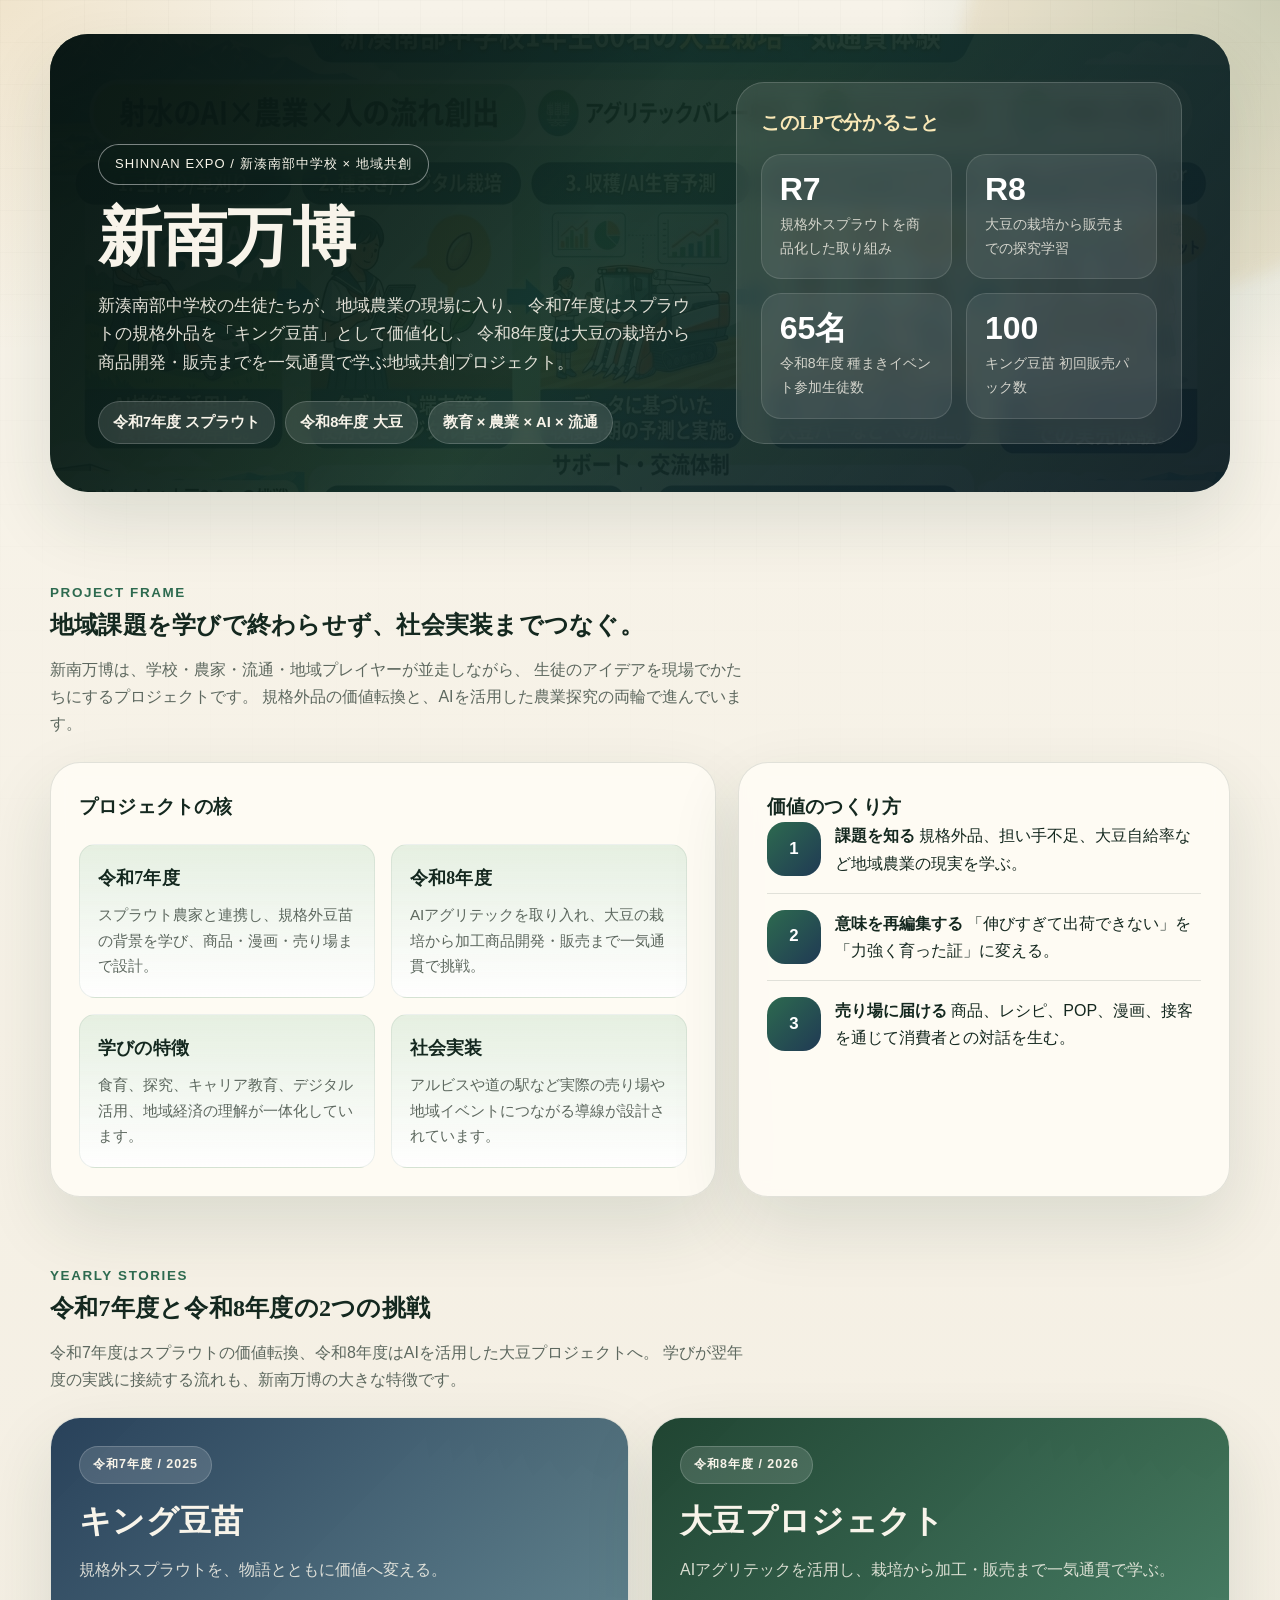
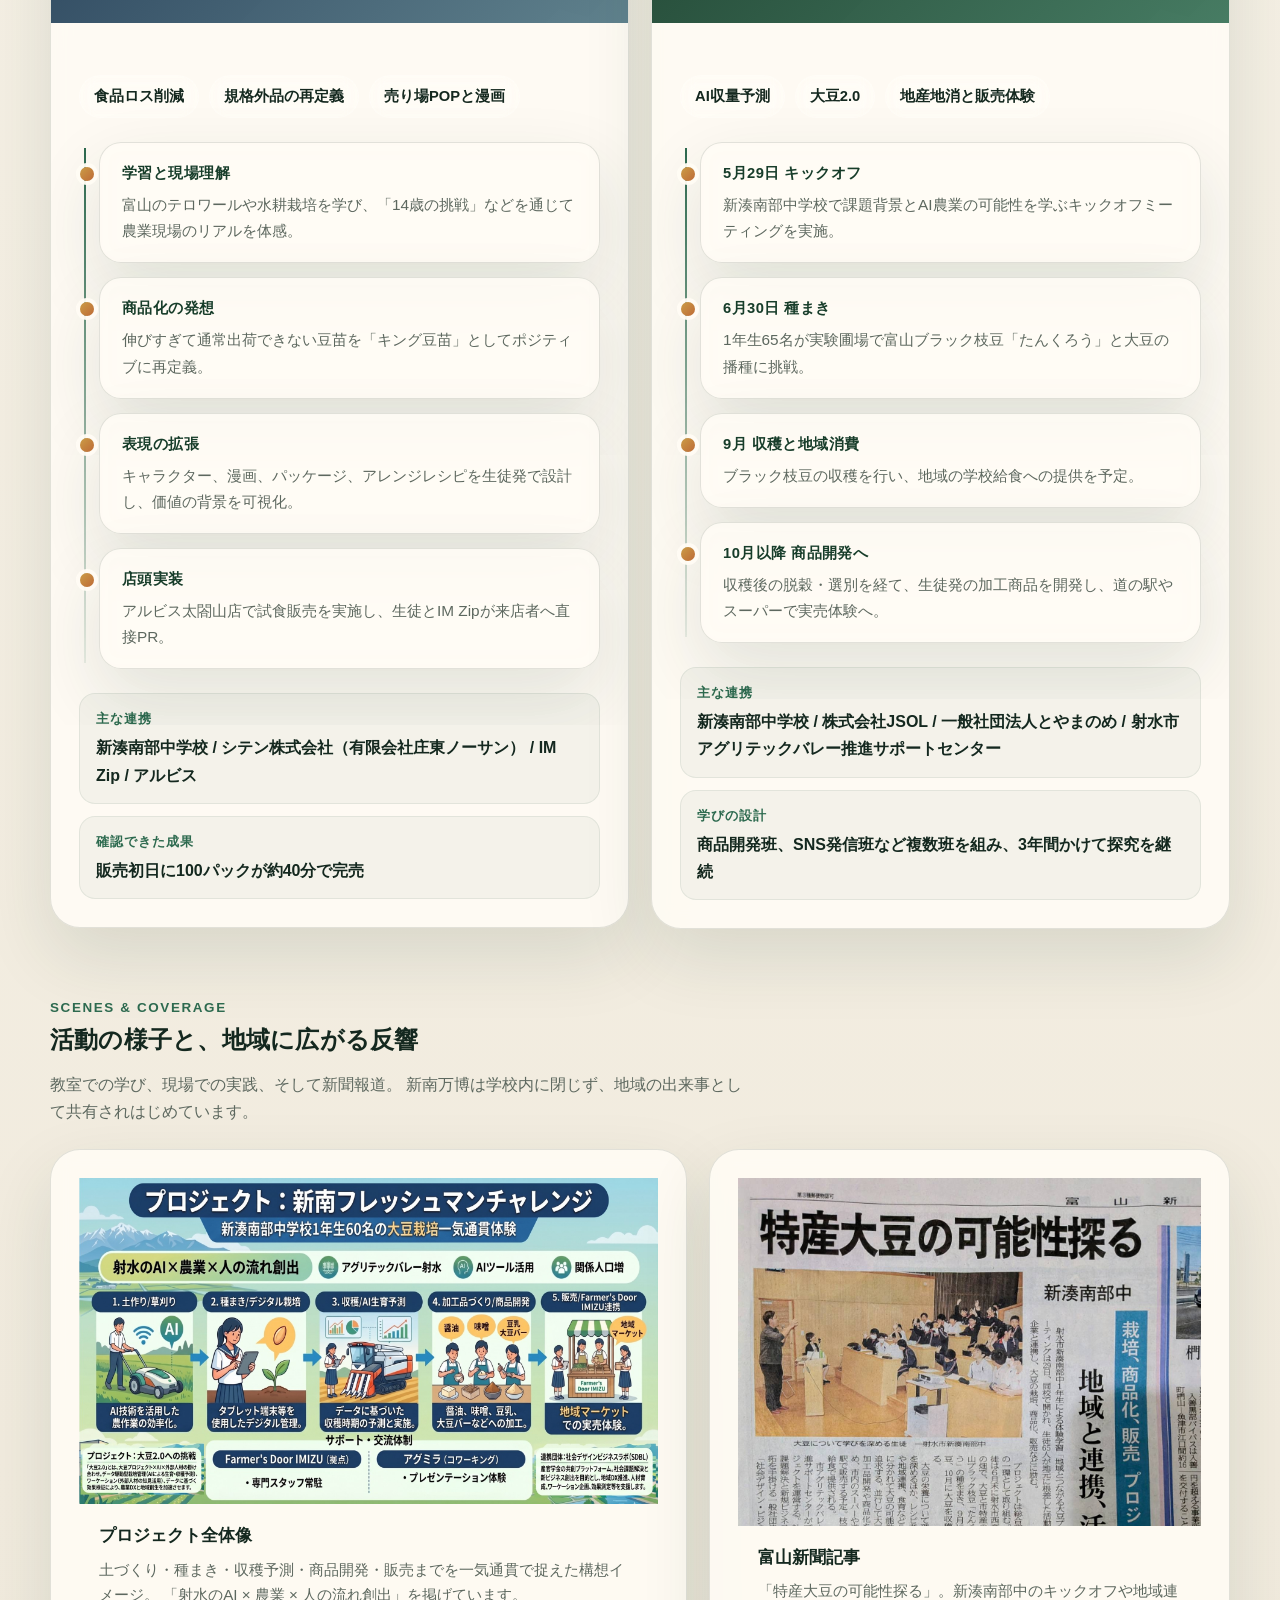
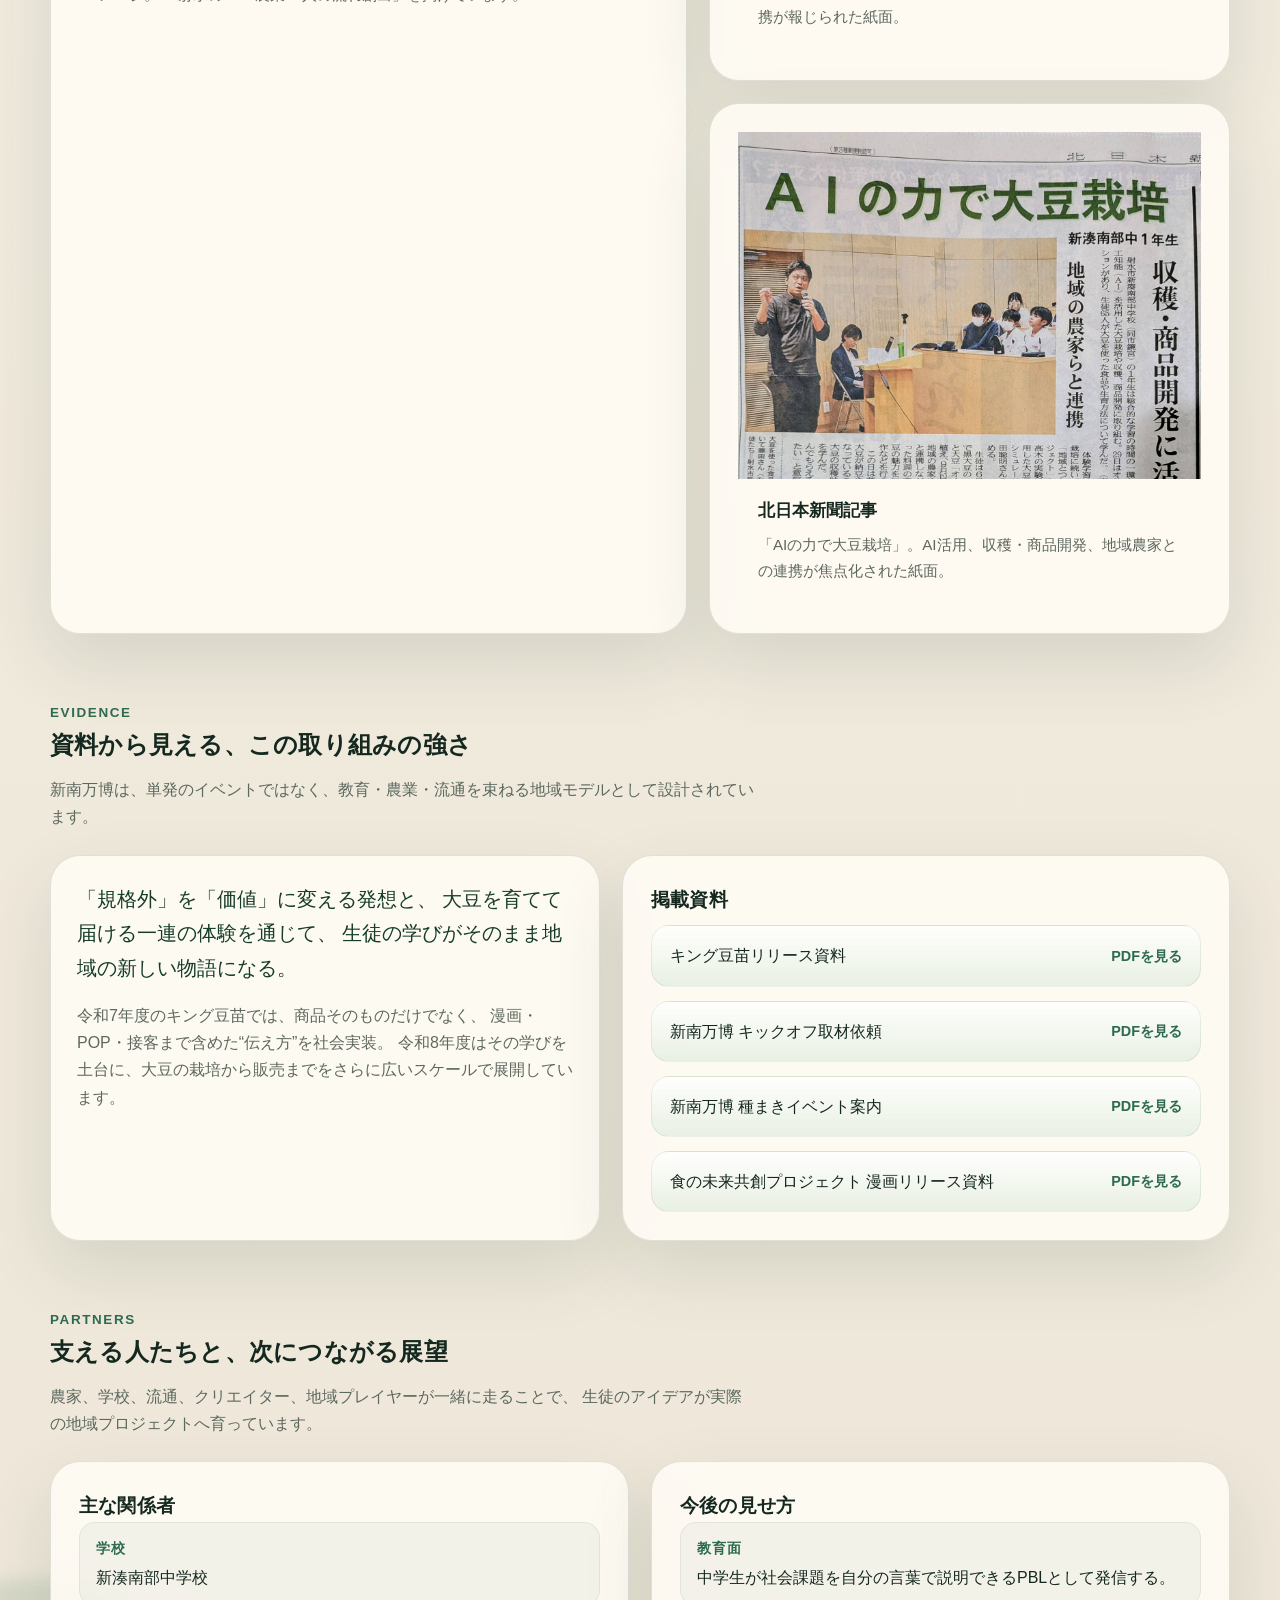
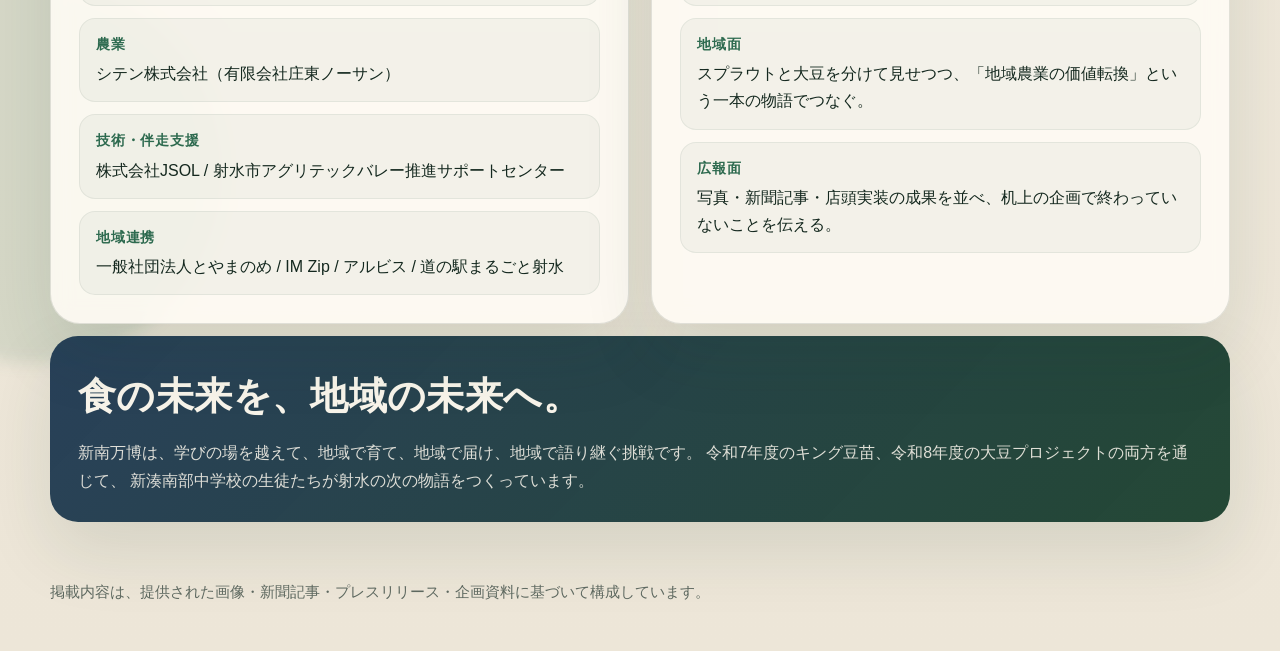
==== index.html @ 25a08a9e "Add Shinnan Banpaku landing page" ====
<!DOCTYPE html>
<html lang="ja">
<head>
  <meta charset="UTF-8">
  <meta name="viewport" content="width=device-width, initial-scale=1.0">
  <title>新南万博 | 新湊南部中学校の地域共創プロジェクト</title>
  <style>
    :root {
      --bg: #f5f0e4;
      --paper: rgba(255, 252, 245, 0.88);
      --ink: #14281f;
      --muted: #5d685f;
      --line: rgba(20, 40, 31, 0.12);
      --green-deep: #173d2a;
      --green: #2d6a4f;
      --green-soft: #d8e9d8;
      --gold: #cb9d47;
      --orange: #be6a36;
      --navy: #203a54;
      --shadow: 0 28px 70px rgba(23, 61, 42, 0.12);
      --radius-xl: 30px;
      --radius-lg: 22px;
      --radius-md: 16px;
      --content: 1180px;
    }

    * {
      box-sizing: border-box;
    }

    html {
      scroll-behavior: smooth;
    }

    body {
      margin: 0;
      font-family: "BIZ UDPGothic", "Yu Gothic", "Hiragino Kaku Gothic ProN", sans-serif;
      color: var(--ink);
      background:
        radial-gradient(circle at top left, rgba(203, 157, 71, 0.18), transparent 22rem),
        radial-gradient(circle at top right, rgba(45, 106, 79, 0.22), transparent 24rem),
        linear-gradient(180deg, #f8f4ea 0%, #f1ebde 56%, #ede6d8 100%);
      line-height: 1.7;
    }

    body::before {
      content: "";
      position: fixed;
      inset: 0;
      pointer-events: none;
      opacity: 0.32;
      background-image:
        linear-gradient(rgba(23, 61, 42, 0.05) 1px, transparent 1px),
        linear-gradient(90deg, rgba(23, 61, 42, 0.05) 1px, transparent 1px);
      background-size: 42px 42px;
      mask-image: linear-gradient(180deg, black 0%, rgba(0, 0, 0, 0.2) 100%);
    }

    a {
      color: inherit;
    }

    img {
      display: block;
      max-width: 100%;
    }

    .shell {
      position: relative;
      overflow: hidden;
    }

    .shell::before,
    .shell::after {
      content: "";
      position: absolute;
      border-radius: 999px;
      filter: blur(8px);
      pointer-events: none;
    }

    .shell::before {
      width: 28rem;
      height: 28rem;
      top: -10rem;
      right: -8rem;
      background: rgba(203, 157, 71, 0.14);
    }

    .shell::after {
      width: 24rem;
      height: 24rem;
      bottom: 18rem;
      left: -10rem;
      background: rgba(45, 106, 79, 0.12);
    }

    .wrap {
      width: min(calc(100% - 40px), var(--content));
      margin: 0 auto;
      position: relative;
      z-index: 1;
    }

    .hero {
      padding: 34px 0 56px;
    }

    .eyebrow {
      display: inline-flex;
      align-items: center;
      gap: 10px;
      padding: 8px 16px;
      border: 1px solid rgba(255, 255, 255, 0.46);
      border-radius: 999px;
      background: rgba(20, 40, 31, 0.1);
      color: #f8f5ea;
      font-size: 13px;
      letter-spacing: 0.08em;
      text-transform: uppercase;
      backdrop-filter: blur(10px);
    }

    .hero-panel {
      position: relative;
      padding: 48px;
      border-radius: 38px;
      color: #f8f4ea;
      background:
        linear-gradient(135deg, rgba(12, 31, 25, 0.95), rgba(26, 63, 48, 0.9) 50%, rgba(32, 58, 84, 0.86) 100%),
        url("assets/images/activity-overview.jpg") center/cover;
      box-shadow: var(--shadow);
      isolation: isolate;
      overflow: hidden;
    }

    .hero-panel::before {
      content: "";
      position: absolute;
      inset: 0;
      background:
        linear-gradient(120deg, rgba(6, 17, 15, 0.72), rgba(6, 17, 15, 0.28) 45%, rgba(6, 17, 15, 0.68));
      z-index: -1;
    }

    .hero-grid {
      display: grid;
      grid-template-columns: 1.15fr 0.85fr;
      gap: 34px;
      align-items: end;
    }

    h1,
    h2,
    h3,
    .headline {
      margin: 0;
      font-family: "Yu Mincho", "Hiragino Mincho ProN", "MS PMincho", serif;
      letter-spacing: 0.01em;
    }

    h1 {
      margin-top: 18px;
      font-size: clamp(2.5rem, 5vw, 4.8rem);
      line-height: 1.08;
    }

    .hero-copy {
      max-width: 50rem;
      margin-top: 20px;
      font-size: 1.05rem;
      color: rgba(248, 244, 234, 0.9);
    }

    .hero-badges,
    .tag-list {
      display: flex;
      flex-wrap: wrap;
      gap: 10px;
      margin-top: 24px;
    }

    .badge,
    .tag {
      display: inline-flex;
      align-items: center;
      padding: 8px 14px;
      border-radius: 999px;
      font-size: 0.92rem;
      font-weight: 700;
      background: rgba(255, 255, 255, 0.12);
      border: 1px solid rgba(255, 255, 255, 0.18);
      backdrop-filter: blur(8px);
    }

    .hero-side {
      padding: 24px;
      border-radius: 28px;
      background: rgba(255, 252, 245, 0.1);
      border: 1px solid rgba(255, 255, 255, 0.16);
      backdrop-filter: blur(10px);
    }

    .hero-side h2 {
      font-size: 1.2rem;
      color: #f9e8b7;
      margin-bottom: 14px;
    }

    .metric-grid {
      display: grid;
      grid-template-columns: repeat(2, minmax(0, 1fr));
      gap: 14px;
    }

    .metric {
      padding: 18px;
      border-radius: 20px;
      background: rgba(255, 255, 255, 0.08);
      border: 1px solid rgba(255, 255, 255, 0.12);
    }

    .metric strong {
      display: block;
      font-size: 2rem;
      line-height: 1;
      color: #fff;
      margin-bottom: 8px;
    }

    .metric span {
      display: block;
      font-size: 0.88rem;
      color: rgba(248, 244, 234, 0.8);
    }

    section {
      padding: 34px 0;
    }

    .section-head {
      display: grid;
      grid-template-columns: minmax(0, 1fr) auto;
      gap: 20px;
      align-items: end;
      margin-bottom: 24px;
    }

    .section-head p {
      margin: 10px 0 0;
      max-width: 44rem;
      color: var(--muted);
    }

    .section-kicker {
      color: var(--green);
      font-size: 0.84rem;
      font-weight: 800;
      letter-spacing: 0.12em;
      text-transform: uppercase;
    }

    .card,
    .timeline-card,
    .gallery-card,
    .news-card,
    .quote-card {
      background: var(--paper);
      border: 1px solid var(--line);
      border-radius: var(--radius-xl);
      box-shadow: var(--shadow);
      backdrop-filter: blur(10px);
    }

    .intro-grid,
    .year-grid,
    .gallery-grid,
    .evidence-grid,
    .footer-grid {
      display: grid;
      gap: 22px;
    }

    .intro-grid {
      grid-template-columns: 1.15fr 0.85fr;
    }

    .card {
      padding: 28px;
    }

    .overview-points {
      display: grid;
      grid-template-columns: repeat(2, minmax(0, 1fr));
      gap: 16px;
      margin-top: 22px;
    }

    .mini-panel {
      padding: 18px;
      border-radius: var(--radius-md);
      background: linear-gradient(180deg, rgba(216, 233, 216, 0.65), rgba(255, 255, 255, 0.92));
      border: 1px solid rgba(23, 61, 42, 0.08);
    }

    .mini-panel h3 {
      font-size: 1.12rem;
      margin-bottom: 8px;
    }

    .mini-panel p {
      margin: 0;
      color: var(--muted);
      font-size: 0.95rem;
    }

    .value-list {
      display: grid;
      gap: 16px;
      margin: 0;
      padding: 0;
      list-style: none;
    }

    .value-list li {
      display: grid;
      grid-template-columns: 54px 1fr;
      gap: 14px;
      align-items: start;
      padding-bottom: 16px;
      border-bottom: 1px solid var(--line);
    }

    .value-list li:last-child {
      padding-bottom: 0;
      border-bottom: 0;
    }

    .value-no {
      width: 54px;
      height: 54px;
      border-radius: 18px;
      display: grid;
      place-items: center;
      font-weight: 900;
      font-size: 1.05rem;
      color: #fff;
      background: linear-gradient(135deg, var(--green), var(--navy));
    }

    .year-grid {
      grid-template-columns: repeat(2, minmax(0, 1fr));
      align-items: start;
    }

    .year-card {
      padding: 0;
      overflow: hidden;
    }

    .year-card header {
      padding: 28px 28px 24px;
      color: #f8f4ea;
      background:
        linear-gradient(135deg, rgba(23, 61, 42, 0.96), rgba(45, 106, 79, 0.88)),
        radial-gradient(circle at top right, rgba(203, 157, 71, 0.3), transparent 35%);
    }

    .year-card.r7 header {
      background:
        linear-gradient(135deg, rgba(32, 58, 84, 0.96), rgba(74, 113, 127, 0.88)),
        radial-gradient(circle at top right, rgba(203, 157, 71, 0.3), transparent 35%);
    }

    .year-card h3 {
      font-size: 2rem;
      margin-top: 10px;
    }

    .year-card .sub {
      margin-top: 8px;
      font-size: 1rem;
      color: rgba(248, 244, 234, 0.85);
    }

    .year-body {
      padding: 28px;
    }

    .pill {
      display: inline-flex;
      align-items: center;
      gap: 8px;
      padding: 7px 13px;
      border-radius: 999px;
      background: rgba(255, 255, 255, 0.14);
      border: 1px solid rgba(255, 255, 255, 0.18);
      font-size: 0.78rem;
      font-weight: 800;
      letter-spacing: 0.08em;
      text-transform: uppercase;
    }

    .timeline {
      position: relative;
      display: grid;
      gap: 14px;
      margin-top: 24px;
      padding-left: 20px;
    }

    .timeline::before {
      content: "";
      position: absolute;
      left: 5px;
      top: 6px;
      bottom: 6px;
      width: 2px;
      background: linear-gradient(180deg, var(--green), rgba(45, 106, 79, 0.1));
    }

    .timeline-card {
      position: relative;
      padding: 18px 18px 18px 22px;
      border-radius: var(--radius-lg);
    }

    .timeline-card::before {
      content: "";
      position: absolute;
      left: -20px;
      top: 24px;
      width: 14px;
      height: 14px;
      border-radius: 50%;
      background: linear-gradient(135deg, var(--gold), var(--orange));
      box-shadow: 0 0 0 4px rgba(255, 252, 245, 0.95);
    }

    .timeline-card strong {
      display: block;
      color: var(--green-deep);
      font-size: 0.92rem;
      letter-spacing: 0.03em;
      margin-bottom: 6px;
    }

    .timeline-card p {
      margin: 0;
      color: var(--muted);
      font-size: 0.96rem;
    }

    .facts {
      display: grid;
      gap: 12px;
      margin-top: 24px;
    }

    .fact {
      padding: 14px 16px;
      border-radius: 16px;
      background: rgba(23, 61, 42, 0.04);
      border: 1px solid rgba(23, 61, 42, 0.08);
    }

    .fact strong {
      display: block;
      font-size: 0.82rem;
      color: var(--green);
      letter-spacing: 0.08em;
      text-transform: uppercase;
      margin-bottom: 4px;
    }

    .fact span {
      color: var(--ink);
      font-weight: 700;
    }

    .gallery-grid {
      grid-template-columns: 1.1fr 0.9fr;
    }

    .gallery-card {
      overflow: hidden;
    }

    .gallery-card figure,
    .news-card figure {
      margin: 0;
    }

    .gallery-card img,
    .news-card img {
      width: 100%;
      object-fit: cover;
    }

    .gallery-card img {
      aspect-ratio: 16 / 9;
    }

    .caption {
      padding: 18px 20px 22px;
    }

    .caption strong {
      display: block;
      font-size: 1.05rem;
      margin-bottom: 6px;
    }

    .caption p {
      margin: 0;
      color: var(--muted);
      font-size: 0.95rem;
    }

    .news-stack {
      display: grid;
      gap: 22px;
    }

    .news-card {
      overflow: hidden;
    }

    .news-card img {
      aspect-ratio: 4 / 3;
      object-fit: cover;
      object-position: center top;
      background: #d8d2c4;
    }

    .evidence-grid {
      grid-template-columns: 0.95fr 1.05fr;
    }

    .quote-card {
      padding: 26px;
    }

    .quote-card blockquote {
      margin: 0;
      font-family: "Yu Mincho", "Hiragino Mincho ProN", serif;
      font-size: 1.28rem;
      line-height: 1.7;
      color: var(--green-deep);
    }

    .quote-card p {
      margin: 16px 0 0;
      color: var(--muted);
    }

    .doc-list {
      display: grid;
      gap: 14px;
      margin-top: 10px;
    }

    .doc-link {
      display: flex;
      justify-content: space-between;
      gap: 18px;
      align-items: center;
      padding: 16px 18px;
      border-radius: 18px;
      text-decoration: none;
      background: linear-gradient(180deg, rgba(255, 255, 255, 0.86), rgba(216, 233, 216, 0.58));
      border: 1px solid rgba(23, 61, 42, 0.08);
      transition: transform 0.2s ease, border-color 0.2s ease, box-shadow 0.2s ease;
    }

    .doc-link:hover,
    .doc-link:focus-visible {
      transform: translateY(-2px);
      border-color: rgba(45, 106, 79, 0.3);
      box-shadow: 0 12px 26px rgba(23, 61, 42, 0.08);
      outline: none;
    }

    .doc-link span:last-child {
      white-space: nowrap;
      color: var(--green);
      font-weight: 800;
      font-size: 0.9rem;
    }

    .footer-grid {
      grid-template-columns: 1fr 1fr;
    }

    .partner-list {
      display: grid;
      gap: 12px;
      margin: 0;
      padding: 0;
      list-style: none;
    }

    .partner-list li {
      padding: 14px 16px;
      border-radius: 16px;
      background: rgba(23, 61, 42, 0.04);
      border: 1px solid rgba(23, 61, 42, 0.07);
    }

    .partner-list strong {
      display: block;
      font-size: 0.85rem;
      color: var(--green);
      letter-spacing: 0.06em;
      text-transform: uppercase;
      margin-bottom: 4px;
    }

    .closing {
      margin-top: 12px;
      padding: 28px;
      border-radius: 28px;
      background:
        linear-gradient(135deg, rgba(32, 58, 84, 0.96), rgba(23, 61, 42, 0.94));
      color: #f8f4ea;
      box-shadow: var(--shadow);
    }

    .closing h2 {
      font-size: clamp(1.8rem, 3vw, 2.6rem);
      margin-bottom: 10px;
    }

    .closing p {
      margin: 0;
      color: rgba(248, 244, 234, 0.88);
    }

    footer {
      padding: 24px 0 46px;
      color: var(--muted);
      font-size: 0.92rem;
    }

    @media (max-width: 1020px) {
      .hero-grid,
      .intro-grid,
      .year-grid,
      .gallery-grid,
      .evidence-grid,
      .footer-grid,
      .section-head {
        grid-template-columns: 1fr;
      }

      .section-head {
        align-items: start;
      }

      .overview-points,
      .metric-grid {
        grid-template-columns: 1fr 1fr;
      }
    }

    @media (max-width: 720px) {
      .hero-panel,
      .card,
      .quote-card {
        padding: 22px;
      }

      h1 {
        font-size: 2.4rem;
      }

      .overview-points,
      .metric-grid {
        grid-template-columns: 1fr;
      }

      .timeline {
        padding-left: 16px;
      }

      .timeline-card::before {
        left: -16px;
      }
    }
  </style>
</head>
<body>
  <div class="shell">
    <header class="hero">
      <div class="wrap">
        <div class="hero-panel">
          <div class="hero-grid">
            <div>
              <span class="eyebrow">Shinnan Expo / 新湊南部中学校 × 地域共創</span>
              <h1>新南万博</h1>
              <p class="hero-copy">
                新湊南部中学校の生徒たちが、地域農業の現場に入り、
                令和7年度はスプラウトの規格外品を「キング豆苗」として価値化し、
                令和8年度は大豆の栽培から商品開発・販売までを一気通貫で学ぶ地域共創プロジェクト。
              </p>
              <div class="hero-badges">
                <span class="badge">令和7年度 スプラウト</span>
                <span class="badge">令和8年度 大豆</span>
                <span class="badge">教育 × 農業 × AI × 流通</span>
              </div>
            </div>
            <aside class="hero-side">
              <h2>このLPで分かること</h2>
              <div class="metric-grid">
                <div class="metric">
                  <strong>R7</strong>
                  <span>規格外スプラウトを商品化した取り組み</span>
                </div>
                <div class="metric">
                  <strong>R8</strong>
                  <span>大豆の栽培から販売までの探究学習</span>
                </div>
                <div class="metric">
                  <strong>65名</strong>
                  <span>令和8年度 種まきイベント参加生徒数</span>
                </div>
                <div class="metric">
                  <strong>100</strong>
                  <span>キング豆苗 初回販売パック数</span>
                </div>
              </div>
            </aside>
          </div>
        </div>
      </div>
    </header>

    <main>
      <section>
        <div class="wrap">
          <div class="section-head">
            <div>
              <div class="section-kicker">Project Frame</div>
              <h2 class="headline">地域課題を学びで終わらせず、社会実装までつなぐ。</h2>
              <p>
                新南万博は、学校・農家・流通・地域プレイヤーが並走しながら、
                生徒のアイデアを現場でかたちにするプロジェクトです。
                規格外品の価値転換と、AIを活用した農業探究の両輪で進んでいます。
              </p>
            </div>
          </div>

          <div class="intro-grid">
            <article class="card">
              <h3>プロジェクトの核</h3>
              <div class="overview-points">
                <div class="mini-panel">
                  <h3>令和7年度</h3>
                  <p>スプラウト農家と連携し、規格外豆苗の背景を学び、商品・漫画・売り場まで設計。</p>
                </div>
                <div class="mini-panel">
                  <h3>令和8年度</h3>
                  <p>AIアグリテックを取り入れ、大豆の栽培から加工商品開発・販売まで一気通貫で挑戦。</p>
                </div>
                <div class="mini-panel">
                  <h3>学びの特徴</h3>
                  <p>食育、探究、キャリア教育、デジタル活用、地域経済の理解が一体化しています。</p>
                </div>
                <div class="mini-panel">
                  <h3>社会実装</h3>
                  <p>アルビスや道の駅など実際の売り場や地域イベントにつながる導線が設計されています。</p>
                </div>
              </div>
            </article>

            <aside class="card">
              <h3>価値のつくり方</h3>
              <ol class="value-list">
                <li>
                  <span class="value-no">1</span>
                  <div>
                    <strong>課題を知る</strong>
                    規格外品、担い手不足、大豆自給率など地域農業の現実を学ぶ。
                  </div>
                </li>
                <li>
                  <span class="value-no">2</span>
                  <div>
                    <strong>意味を再編集する</strong>
                    「伸びすぎて出荷できない」を「力強く育った証」に変える。
                  </div>
                </li>
                <li>
                  <span class="value-no">3</span>
                  <div>
                    <strong>売り場に届ける</strong>
                    商品、レシピ、POP、漫画、接客を通じて消費者との対話を生む。
                  </div>
                </li>
              </ol>
            </aside>
          </div>
        </div>
      </section>

      <section>
        <div class="wrap">
          <div class="section-head">
            <div>
              <div class="section-kicker">Yearly Stories</div>
              <h2 class="headline">令和7年度と令和8年度の2つの挑戦</h2>
              <p>
                令和7年度はスプラウトの価値転換、令和8年度はAIを活用した大豆プロジェクトへ。
                学びが翌年度の実践に接続する流れも、新南万博の大きな特徴です。
              </p>
            </div>
          </div>

          <div class="year-grid">
            <article class="year-card card r7">
              <header>
                <span class="pill">令和7年度 / 2025</span>
                <h3>キング豆苗</h3>
                <p class="sub">規格外スプラウトを、物語とともに価値へ変える。</p>
              </header>
              <div class="year-body">
                <div class="tag-list">
                  <span class="tag">食品ロス削減</span>
                  <span class="tag">規格外品の再定義</span>
                  <span class="tag">売り場POPと漫画</span>
                </div>
                <div class="timeline">
                  <div class="timeline-card">
                    <strong>学習と現場理解</strong>
                    <p>富山のテロワールや水耕栽培を学び、「14歳の挑戦」などを通じて農業現場のリアルを体感。</p>
                  </div>
                  <div class="timeline-card">
                    <strong>商品化の発想</strong>
                    <p>伸びすぎて通常出荷できない豆苗を「キング豆苗」としてポジティブに再定義。</p>
                  </div>
                  <div class="timeline-card">
                    <strong>表現の拡張</strong>
                    <p>キャラクター、漫画、パッケージ、アレンジレシピを生徒発で設計し、価値の背景を可視化。</p>
                  </div>
                  <div class="timeline-card">
                    <strong>店頭実装</strong>
                    <p>アルビス太閤山店で試食販売を実施し、生徒とIM Zipが来店者へ直接PR。</p>
                  </div>
                </div>
                <div class="facts">
                  <div class="fact">
                    <strong>主な連携</strong>
                    <span>新湊南部中学校 / シテン株式会社（有限会社庄東ノーサン） / IM Zip / アルビス</span>
                  </div>
                  <div class="fact">
                    <strong>確認できた成果</strong>
                    <span>販売初日に100パックが約40分で完売</span>
                  </div>
                </div>
              </div>
            </article>

            <article class="year-card card">
              <header>
                <span class="pill">令和8年度 / 2026</span>
                <h3>大豆プロジェクト</h3>
                <p class="sub">AIアグリテックを活用し、栽培から加工・販売まで一気通貫で学ぶ。</p>
              </header>
              <div class="year-body">
                <div class="tag-list">
                  <span class="tag">AI収量予測</span>
                  <span class="tag">大豆2.0</span>
                  <span class="tag">地産地消と販売体験</span>
                </div>
                <div class="timeline">
                  <div class="timeline-card">
                    <strong>5月29日 キックオフ</strong>
                    <p>新湊南部中学校で課題背景とAI農業の可能性を学ぶキックオフミーティングを実施。</p>
                  </div>
                  <div class="timeline-card">
                    <strong>6月30日 種まき</strong>
                    <p>1年生65名が実験圃場で富山ブラック枝豆「たんくろう」と大豆の播種に挑戦。</p>
                  </div>
                  <div class="timeline-card">
                    <strong>9月 収穫と地域消費</strong>
                    <p>ブラック枝豆の収穫を行い、地域の学校給食への提供を予定。</p>
                  </div>
                  <div class="timeline-card">
                    <strong>10月以降 商品開発へ</strong>
                    <p>収穫後の脱穀・選別を経て、生徒発の加工商品を開発し、道の駅やスーパーで実売体験へ。</p>
                  </div>
                </div>
                <div class="facts">
                  <div class="fact">
                    <strong>主な連携</strong>
                    <span>新湊南部中学校 / 株式会社JSOL / 一般社団法人とやまのめ / 射水市アグリテックバレー推進サポートセンター</span>
                  </div>
                  <div class="fact">
                    <strong>学びの設計</strong>
                    <span>商品開発班、SNS発信班など複数班を組み、3年間かけて探究を継続</span>
                  </div>
                </div>
              </div>
            </article>
          </div>
        </div>
      </section>

      <section>
        <div class="wrap">
          <div class="section-head">
            <div>
              <div class="section-kicker">Scenes & Coverage</div>
              <h2 class="headline">活動の様子と、地域に広がる反響</h2>
              <p>
                教室での学び、現場での実践、そして新聞報道。
                新南万博は学校内に閉じず、地域の出来事として共有されはじめています。
              </p>
            </div>
          </div>

          <div class="gallery-grid">
            <article class="gallery-card card">
              <figure>
                <img src="assets/images/activity-overview.jpg" alt="新南フレッシュマンチャレンジの全体像を示すビジュアル">
              </figure>
              <div class="caption">
                <strong>プロジェクト全体像</strong>
                <p>
                  土づくり・種まき・収穫予測・商品開発・販売までを一気通貫で捉えた構想イメージ。
                  「射水のAI × 農業 × 人の流れ創出」を掲げています。
                </p>
              </div>
            </article>

            <div class="news-stack">
              <article class="news-card card">
                <figure>
                  <img src="assets/images/news-soybean.jpg" alt="特産大豆の可能性を探ると報じる新聞記事">
                </figure>
                <div class="caption">
                  <strong>富山新聞記事</strong>
                  <p>「特産大豆の可能性探る」。新湊南部中のキックオフや地域連携が報じられた紙面。</p>
                </div>
              </article>
              <article class="news-card card">
                <figure>
                  <img src="assets/images/news-ai.jpg" alt="AIの力で大豆栽培と報じる新聞記事">
                </figure>
                <div class="caption">
                  <strong>北日本新聞記事</strong>
                  <p>「AIの力で大豆栽培」。AI活用、収穫・商品開発、地域農家との連携が焦点化された紙面。</p>
                </div>
              </article>
            </div>
          </div>
        </div>
      </section>

      <section>
        <div class="wrap">
          <div class="section-head">
            <div>
              <div class="section-kicker">Evidence</div>
              <h2 class="headline">資料から見える、この取り組みの強さ</h2>
              <p>
                新南万博は、単発のイベントではなく、教育・農業・流通を束ねる地域モデルとして設計されています。
              </p>
            </div>
          </div>

          <div class="evidence-grid">
            <article class="quote-card">
              <blockquote>
                「規格外」を「価値」に変える発想と、
                大豆を育てて届ける一連の体験を通じて、
                生徒の学びがそのまま地域の新しい物語になる。
              </blockquote>
              <p>
                令和7年度のキング豆苗では、商品そのものだけでなく、
                漫画・POP・接客まで含めた“伝え方”を社会実装。
                令和8年度はその学びを土台に、大豆の栽培から販売までをさらに広いスケールで展開しています。
              </p>
            </article>

            <article class="card">
              <h3>掲載資料</h3>
              <div class="doc-list">
                <a class="doc-link" href="assets/docs/king-tomyo-release.pdf" target="_blank" rel="noopener noreferrer">
                  <span>キング豆苗リリース資料</span>
                  <span>PDFを見る</span>
                </a>
                <a class="doc-link" href="assets/docs/shinnan-expo-kickoff.pdf" target="_blank" rel="noopener noreferrer">
                  <span>新南万博 キックオフ取材依頼</span>
                  <span>PDFを見る</span>
                </a>
                <a class="doc-link" href="assets/docs/shinnan-expo-seeding.pdf" target="_blank" rel="noopener noreferrer">
                  <span>新南万博 種まきイベント案内</span>
                  <span>PDFを見る</span>
                </a>
                <a class="doc-link" href="assets/docs/shinnan-expo-manga.pdf" target="_blank" rel="noopener noreferrer">
                  <span>食の未来共創プロジェクト 漫画リリース資料</span>
                  <span>PDFを見る</span>
                </a>
              </div>
            </article>
          </div>
        </div>
      </section>

      <section>
        <div class="wrap">
          <div class="section-head">
            <div>
              <div class="section-kicker">Partners</div>
              <h2 class="headline">支える人たちと、次につながる展望</h2>
              <p>
                農家、学校、流通、クリエイター、地域プレイヤーが一緒に走ることで、
                生徒のアイデアが実際の地域プロジェクトへ育っています。
              </p>
            </div>
          </div>

          <div class="footer-grid">
            <article class="card">
              <h3>主な関係者</h3>
              <ul class="partner-list">
                <li>
                  <strong>学校</strong>
                  新湊南部中学校
                </li>
                <li>
                  <strong>農業</strong>
                  シテン株式会社（有限会社庄東ノーサン）
                </li>
                <li>
                  <strong>技術・伴走支援</strong>
                  株式会社JSOL / 射水市アグリテックバレー推進サポートセンター
                </li>
                <li>
                  <strong>地域連携</strong>
                  一般社団法人とやまのめ / IM Zip / アルビス / 道の駅まるごと射水
                </li>
              </ul>
            </article>

            <article class="card">
              <h3>今後の見せ方</h3>
              <ul class="partner-list">
                <li>
                  <strong>教育面</strong>
                  中学生が社会課題を自分の言葉で説明できるPBLとして発信する。
                </li>
                <li>
                  <strong>地域面</strong>
                  スプラウトと大豆を分けて見せつつ、「地域農業の価値転換」という一本の物語でつなぐ。
                </li>
                <li>
                  <strong>広報面</strong>
                  写真・新聞記事・店頭実装の成果を並べ、机上の企画で終わっていないことを伝える。
                </li>
              </ul>
            </article>
          </div>

          <div class="closing">
            <h2>食の未来を、地域の未来へ。</h2>
            <p>
              新南万博は、学びの場を越えて、地域で育て、地域で届け、地域で語り継ぐ挑戦です。
              令和7年度のキング豆苗、令和8年度の大豆プロジェクトの両方を通じて、
              新湊南部中学校の生徒たちが射水の次の物語をつくっています。
            </p>
          </div>
        </div>
      </section>
    </main>

    <footer>
      <div class="wrap">
        掲載内容は、提供された画像・新聞記事・プレスリリース・企画資料に基づいて構成しています。
      </div>
    </footer>
  </div>
</body>
</html>
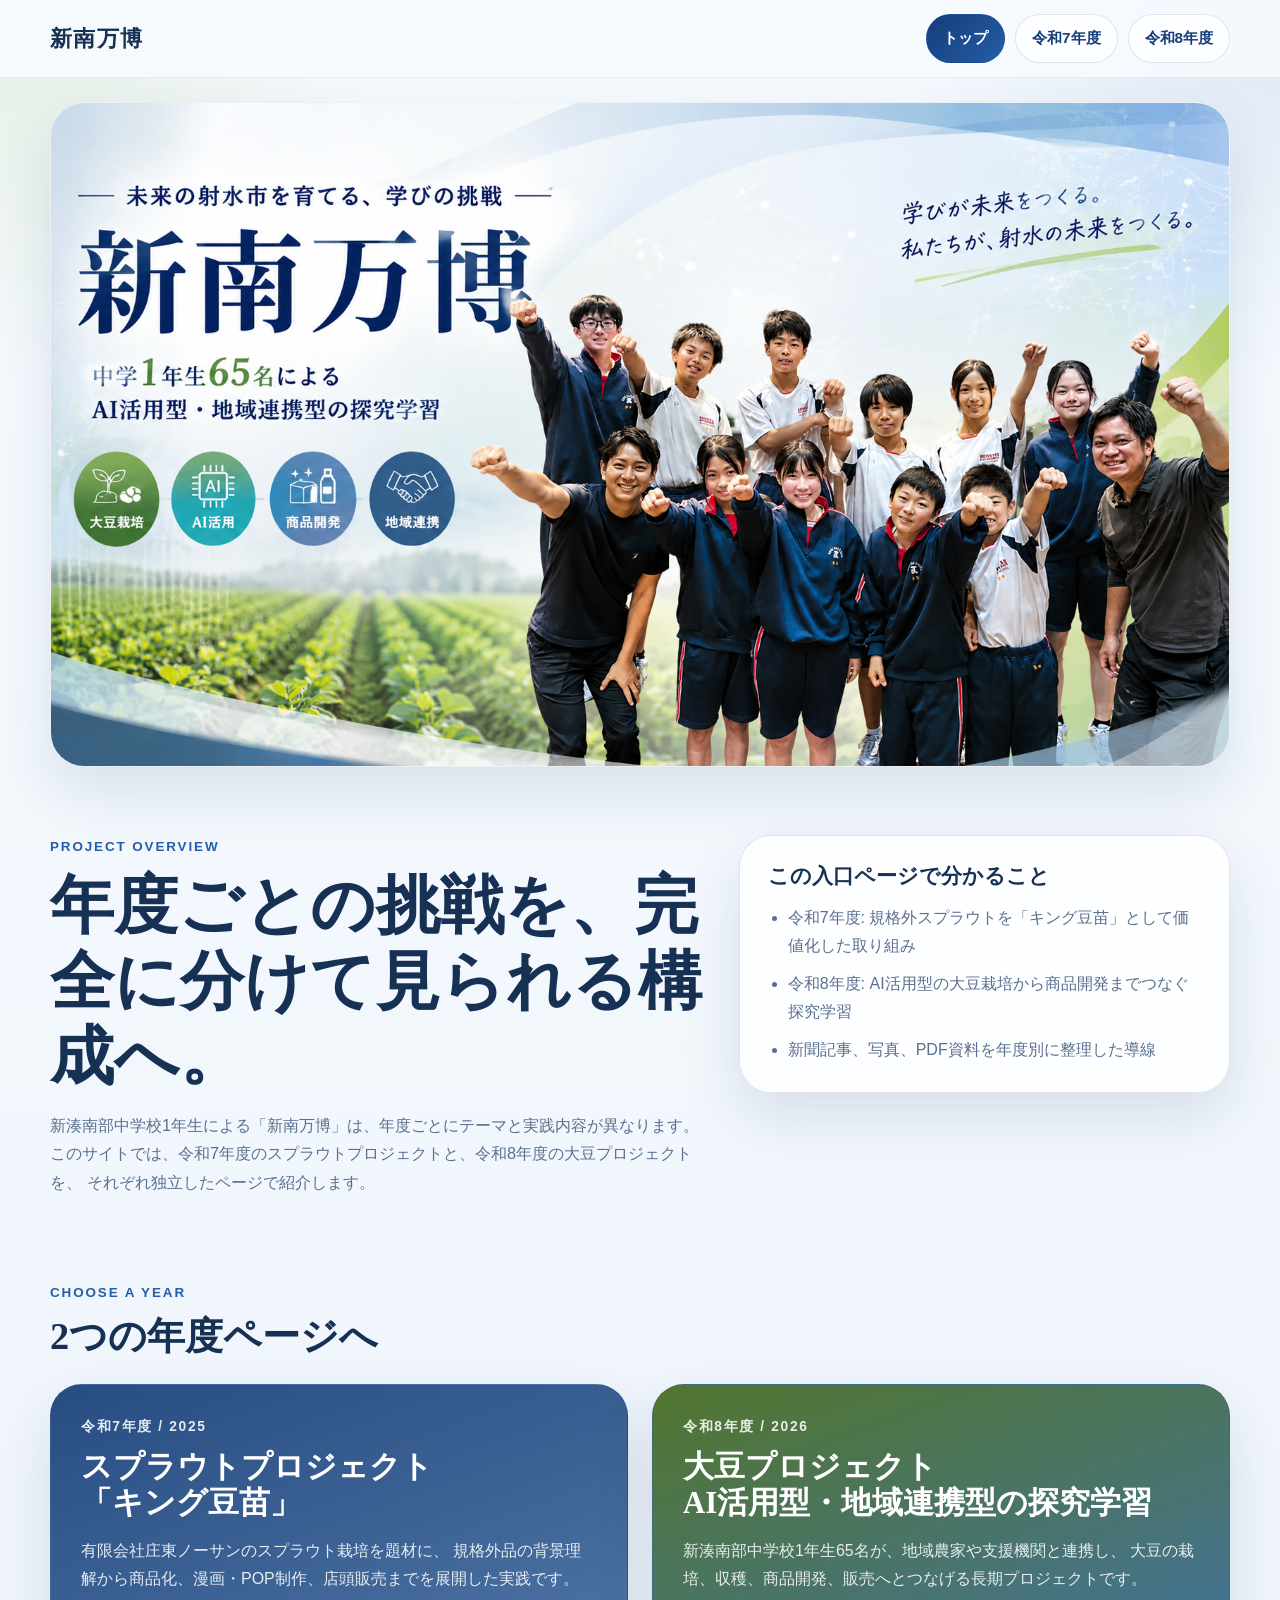
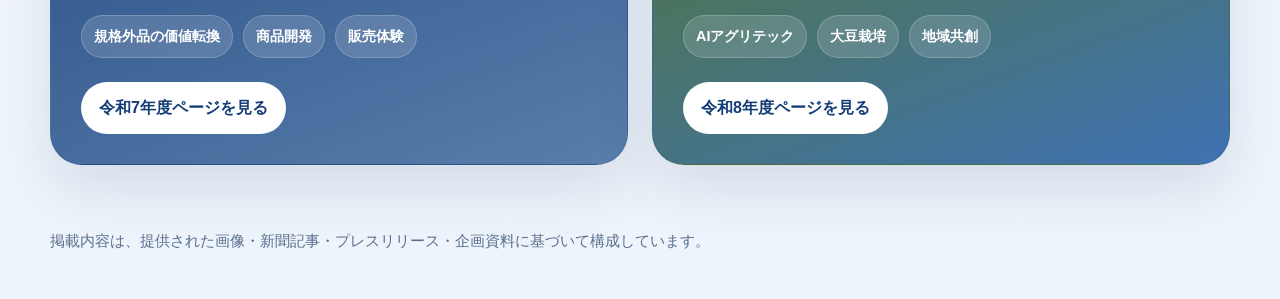
==== commit a1fe248f: "Split site into separate yearly pages" ====
--- a/index.html
+++ b/index.html
@@ -3,1079 +3,98 @@
 <head>
   <meta charset="UTF-8">
   <meta name="viewport" content="width=device-width, initial-scale=1.0">
-  <title>新南万博 | 新湊南部中学校の地域共創プロジェクト</title>
-  <style>
-    :root {
-      --bg: #f5f0e4;
-      --paper: rgba(255, 252, 245, 0.88);
-      --ink: #14281f;
-      --muted: #5d685f;
-      --line: rgba(20, 40, 31, 0.12);
-      --green-deep: #173d2a;
-      --green: #2d6a4f;
-      --green-soft: #d8e9d8;
-      --gold: #cb9d47;
-      --orange: #be6a36;
-      --navy: #203a54;
-      --shadow: 0 28px 70px rgba(23, 61, 42, 0.12);
-      --radius-xl: 30px;
-      --radius-lg: 22px;
-      --radius-md: 16px;
-      --content: 1180px;
-    }
-
-    * {
-      box-sizing: border-box;
-    }
-
-    html {
-      scroll-behavior: smooth;
-    }
-
-    body {
-      margin: 0;
-      font-family: "BIZ UDPGothic", "Yu Gothic", "Hiragino Kaku Gothic ProN", sans-serif;
-      color: var(--ink);
-      background:
-        radial-gradient(circle at top left, rgba(203, 157, 71, 0.18), transparent 22rem),
-        radial-gradient(circle at top right, rgba(45, 106, 79, 0.22), transparent 24rem),
-        linear-gradient(180deg, #f8f4ea 0%, #f1ebde 56%, #ede6d8 100%);
-      line-height: 1.7;
-    }
-
-    body::before {
-      content: "";
-      position: fixed;
-      inset: 0;
-      pointer-events: none;
-      opacity: 0.32;
-      background-image:
-        linear-gradient(rgba(23, 61, 42, 0.05) 1px, transparent 1px),
-        linear-gradient(90deg, rgba(23, 61, 42, 0.05) 1px, transparent 1px);
-      background-size: 42px 42px;
-      mask-image: linear-gradient(180deg, black 0%, rgba(0, 0, 0, 0.2) 100%);
-    }
-
-    a {
-      color: inherit;
-    }
-
-    img {
-      display: block;
-      max-width: 100%;
-    }
-
-    .shell {
-      position: relative;
-      overflow: hidden;
-    }
-
-    .shell::before,
-    .shell::after {
-      content: "";
-      position: absolute;
-      border-radius: 999px;
-      filter: blur(8px);
-      pointer-events: none;
-    }
-
-    .shell::before {
-      width: 28rem;
-      height: 28rem;
-      top: -10rem;
-      right: -8rem;
-      background: rgba(203, 157, 71, 0.14);
-    }
-
-    .shell::after {
-      width: 24rem;
-      height: 24rem;
-      bottom: 18rem;
-      left: -10rem;
-      background: rgba(45, 106, 79, 0.12);
-    }
-
-    .wrap {
-      width: min(calc(100% - 40px), var(--content));
-      margin: 0 auto;
-      position: relative;
-      z-index: 1;
-    }
-
-    .hero {
-      padding: 34px 0 56px;
-    }
-
-    .eyebrow {
-      display: inline-flex;
-      align-items: center;
-      gap: 10px;
-      padding: 8px 16px;
-      border: 1px solid rgba(255, 255, 255, 0.46);
-      border-radius: 999px;
-      background: rgba(20, 40, 31, 0.1);
-      color: #f8f5ea;
-      font-size: 13px;
-      letter-spacing: 0.08em;
-      text-transform: uppercase;
-      backdrop-filter: blur(10px);
-    }
-
-    .hero-panel {
-      position: relative;
-      padding: 48px;
-      border-radius: 38px;
-      color: #f8f4ea;
-      background:
-        linear-gradient(135deg, rgba(12, 31, 25, 0.95), rgba(26, 63, 48, 0.9) 50%, rgba(32, 58, 84, 0.86) 100%),
-        url("assets/images/activity-overview.jpg") center/cover;
-      box-shadow: var(--shadow);
-      isolation: isolate;
-      overflow: hidden;
-    }
-
-    .hero-panel::before {
-      content: "";
-      position: absolute;
-      inset: 0;
-      background:
-        linear-gradient(120deg, rgba(6, 17, 15, 0.72), rgba(6, 17, 15, 0.28) 45%, rgba(6, 17, 15, 0.68));
-      z-index: -1;
-    }
-
-    .hero-grid {
-      display: grid;
-      grid-template-columns: 1.15fr 0.85fr;
-      gap: 34px;
-      align-items: end;
-    }
-
-    h1,
-    h2,
-    h3,
-    .headline {
-      margin: 0;
-      font-family: "Yu Mincho", "Hiragino Mincho ProN", "MS PMincho", serif;
-      letter-spacing: 0.01em;
-    }
-
-    h1 {
-      margin-top: 18px;
-      font-size: clamp(2.5rem, 5vw, 4.8rem);
-      line-height: 1.08;
-    }
-
-    .hero-copy {
-      max-width: 50rem;
-      margin-top: 20px;
-      font-size: 1.05rem;
-      color: rgba(248, 244, 234, 0.9);
-    }
-
-    .hero-badges,
-    .tag-list {
-      display: flex;
-      flex-wrap: wrap;
-      gap: 10px;
-      margin-top: 24px;
-    }
-
-    .badge,
-    .tag {
-      display: inline-flex;
-      align-items: center;
-      padding: 8px 14px;
-      border-radius: 999px;
-      font-size: 0.92rem;
-      font-weight: 700;
-      background: rgba(255, 255, 255, 0.12);
-      border: 1px solid rgba(255, 255, 255, 0.18);
-      backdrop-filter: blur(8px);
-    }
-
-    .hero-side {
-      padding: 24px;
-      border-radius: 28px;
-      background: rgba(255, 252, 245, 0.1);
-      border: 1px solid rgba(255, 255, 255, 0.16);
-      backdrop-filter: blur(10px);
-    }
-
-    .hero-side h2 {
-      font-size: 1.2rem;
-      color: #f9e8b7;
-      margin-bottom: 14px;
-    }
-
-    .metric-grid {
-      display: grid;
-      grid-template-columns: repeat(2, minmax(0, 1fr));
-      gap: 14px;
-    }
-
-    .metric {
-      padding: 18px;
-      border-radius: 20px;
-      background: rgba(255, 255, 255, 0.08);
-      border: 1px solid rgba(255, 255, 255, 0.12);
-    }
-
-    .metric strong {
-      display: block;
-      font-size: 2rem;
-      line-height: 1;
-      color: #fff;
-      margin-bottom: 8px;
-    }
-
-    .metric span {
-      display: block;
-      font-size: 0.88rem;
-      color: rgba(248, 244, 234, 0.8);
-    }
-
-    section {
-      padding: 34px 0;
-    }
-
-    .section-head {
-      display: grid;
-      grid-template-columns: minmax(0, 1fr) auto;
-      gap: 20px;
-      align-items: end;
-      margin-bottom: 24px;
-    }
-
-    .section-head p {
-      margin: 10px 0 0;
-      max-width: 44rem;
-      color: var(--muted);
-    }
-
-    .section-kicker {
-      color: var(--green);
-      font-size: 0.84rem;
-      font-weight: 800;
-      letter-spacing: 0.12em;
-      text-transform: uppercase;
-    }
-
-    .card,
-    .timeline-card,
-    .gallery-card,
-    .news-card,
-    .quote-card {
-      background: var(--paper);
-      border: 1px solid var(--line);
-      border-radius: var(--radius-xl);
-      box-shadow: var(--shadow);
-      backdrop-filter: blur(10px);
-    }
-
-    .intro-grid,
-    .year-grid,
-    .gallery-grid,
-    .evidence-grid,
-    .footer-grid {
-      display: grid;
-      gap: 22px;
-    }
-
-    .intro-grid {
-      grid-template-columns: 1.15fr 0.85fr;
-    }
-
-    .card {
-      padding: 28px;
-    }
-
-    .overview-points {
-      display: grid;
-      grid-template-columns: repeat(2, minmax(0, 1fr));
-      gap: 16px;
-      margin-top: 22px;
-    }
-
-    .mini-panel {
-      padding: 18px;
-      border-radius: var(--radius-md);
-      background: linear-gradient(180deg, rgba(216, 233, 216, 0.65), rgba(255, 255, 255, 0.92));
-      border: 1px solid rgba(23, 61, 42, 0.08);
-    }
-
-    .mini-panel h3 {
-      font-size: 1.12rem;
-      margin-bottom: 8px;
-    }
-
-    .mini-panel p {
-      margin: 0;
-      color: var(--muted);
-      font-size: 0.95rem;
-    }
-
-    .value-list {
-      display: grid;
-      gap: 16px;
-      margin: 0;
-      padding: 0;
-      list-style: none;
-    }
-
-    .value-list li {
-      display: grid;
-      grid-template-columns: 54px 1fr;
-      gap: 14px;
-      align-items: start;
-      padding-bottom: 16px;
-      border-bottom: 1px solid var(--line);
-    }
-
-    .value-list li:last-child {
-      padding-bottom: 0;
-      border-bottom: 0;
-    }
-
-    .value-no {
-      width: 54px;
-      height: 54px;
-      border-radius: 18px;
-      display: grid;
-      place-items: center;
-      font-weight: 900;
-      font-size: 1.05rem;
-      color: #fff;
-      background: linear-gradient(135deg, var(--green), var(--navy));
-    }
-
-    .year-grid {
-      grid-template-columns: repeat(2, minmax(0, 1fr));
-      align-items: start;
-    }
-
-    .year-card {
-      padding: 0;
-      overflow: hidden;
-    }
-
-    .year-card header {
-      padding: 28px 28px 24px;
-      color: #f8f4ea;
-      background:
-        linear-gradient(135deg, rgba(23, 61, 42, 0.96), rgba(45, 106, 79, 0.88)),
-        radial-gradient(circle at top right, rgba(203, 157, 71, 0.3), transparent 35%);
-    }
-
-    .year-card.r7 header {
-      background:
-        linear-gradient(135deg, rgba(32, 58, 84, 0.96), rgba(74, 113, 127, 0.88)),
-        radial-gradient(circle at top right, rgba(203, 157, 71, 0.3), transparent 35%);
-    }
-
-    .year-card h3 {
-      font-size: 2rem;
-      margin-top: 10px;
-    }
-
-    .year-card .sub {
-      margin-top: 8px;
-      font-size: 1rem;
-      color: rgba(248, 244, 234, 0.85);
-    }
-
-    .year-body {
-      padding: 28px;
-    }
-
-    .pill {
-      display: inline-flex;
-      align-items: center;
-      gap: 8px;
-      padding: 7px 13px;
-      border-radius: 999px;
-      background: rgba(255, 255, 255, 0.14);
-      border: 1px solid rgba(255, 255, 255, 0.18);
-      font-size: 0.78rem;
-      font-weight: 800;
-      letter-spacing: 0.08em;
-      text-transform: uppercase;
-    }
-
-    .timeline {
-      position: relative;
-      display: grid;
-      gap: 14px;
-      margin-top: 24px;
-      padding-left: 20px;
-    }
-
-    .timeline::before {
-      content: "";
-      position: absolute;
-      left: 5px;
-      top: 6px;
-      bottom: 6px;
-      width: 2px;
-      background: linear-gradient(180deg, var(--green), rgba(45, 106, 79, 0.1));
-    }
-
-    .timeline-card {
-      position: relative;
-      padding: 18px 18px 18px 22px;
-      border-radius: var(--radius-lg);
-    }
-
-    .timeline-card::before {
-      content: "";
-      position: absolute;
-      left: -20px;
-      top: 24px;
-      width: 14px;
-      height: 14px;
-      border-radius: 50%;
-      background: linear-gradient(135deg, var(--gold), var(--orange));
-      box-shadow: 0 0 0 4px rgba(255, 252, 245, 0.95);
-    }
-
-    .timeline-card strong {
-      display: block;
-      color: var(--green-deep);
-      font-size: 0.92rem;
-      letter-spacing: 0.03em;
-      margin-bottom: 6px;
-    }
-
-    .timeline-card p {
-      margin: 0;
-      color: var(--muted);
-      font-size: 0.96rem;
-    }
-
-    .facts {
-      display: grid;
-      gap: 12px;
-      margin-top: 24px;
-    }
-
-    .fact {
-      padding: 14px 16px;
-      border-radius: 16px;
-      background: rgba(23, 61, 42, 0.04);
-      border: 1px solid rgba(23, 61, 42, 0.08);
-    }
-
-    .fact strong {
-      display: block;
-      font-size: 0.82rem;
-      color: var(--green);
-      letter-spacing: 0.08em;
-      text-transform: uppercase;
-      margin-bottom: 4px;
-    }
-
-    .fact span {
-      color: var(--ink);
-      font-weight: 700;
-    }
-
-    .gallery-grid {
-      grid-template-columns: 1.1fr 0.9fr;
-    }
-
-    .gallery-card {
-      overflow: hidden;
-    }
-
-    .gallery-card figure,
-    .news-card figure {
-      margin: 0;
-    }
-
-    .gallery-card img,
-    .news-card img {
-      width: 100%;
-      object-fit: cover;
-    }
-
-    .gallery-card img {
-      aspect-ratio: 16 / 9;
-    }
-
-    .caption {
-      padding: 18px 20px 22px;
-    }
-
-    .caption strong {
-      display: block;
-      font-size: 1.05rem;
-      margin-bottom: 6px;
-    }
-
-    .caption p {
-      margin: 0;
-      color: var(--muted);
-      font-size: 0.95rem;
-    }
-
-    .news-stack {
-      display: grid;
-      gap: 22px;
-    }
-
-    .news-card {
-      overflow: hidden;
-    }
-
-    .news-card img {
-      aspect-ratio: 4 / 3;
-      object-fit: cover;
-      object-position: center top;
-      background: #d8d2c4;
-    }
-
-    .evidence-grid {
-      grid-template-columns: 0.95fr 1.05fr;
-    }
-
-    .quote-card {
-      padding: 26px;
-    }
-
-    .quote-card blockquote {
-      margin: 0;
-      font-family: "Yu Mincho", "Hiragino Mincho ProN", serif;
-      font-size: 1.28rem;
-      line-height: 1.7;
-      color: var(--green-deep);
-    }
-
-    .quote-card p {
-      margin: 16px 0 0;
-      color: var(--muted);
-    }
-
-    .doc-list {
-      display: grid;
-      gap: 14px;
-      margin-top: 10px;
-    }
-
-    .doc-link {
-      display: flex;
-      justify-content: space-between;
-      gap: 18px;
-      align-items: center;
-      padding: 16px 18px;
-      border-radius: 18px;
-      text-decoration: none;
-      background: linear-gradient(180deg, rgba(255, 255, 255, 0.86), rgba(216, 233, 216, 0.58));
-      border: 1px solid rgba(23, 61, 42, 0.08);
-      transition: transform 0.2s ease, border-color 0.2s ease, box-shadow 0.2s ease;
-    }
-
-    .doc-link:hover,
-    .doc-link:focus-visible {
-      transform: translateY(-2px);
-      border-color: rgba(45, 106, 79, 0.3);
-      box-shadow: 0 12px 26px rgba(23, 61, 42, 0.08);
-      outline: none;
-    }
-
-    .doc-link span:last-child {
-      white-space: nowrap;
-      color: var(--green);
-      font-weight: 800;
-      font-size: 0.9rem;
-    }
-
-    .footer-grid {
-      grid-template-columns: 1fr 1fr;
-    }
-
-    .partner-list {
-      display: grid;
-      gap: 12px;
-      margin: 0;
-      padding: 0;
-      list-style: none;
-    }
-
-    .partner-list li {
-      padding: 14px 16px;
-      border-radius: 16px;
-      background: rgba(23, 61, 42, 0.04);
-      border: 1px solid rgba(23, 61, 42, 0.07);
-    }
-
-    .partner-list strong {
-      display: block;
-      font-size: 0.85rem;
-      color: var(--green);
-      letter-spacing: 0.06em;
-      text-transform: uppercase;
-      margin-bottom: 4px;
-    }
-
-    .closing {
-      margin-top: 12px;
-      padding: 28px;
-      border-radius: 28px;
-      background:
-        linear-gradient(135deg, rgba(32, 58, 84, 0.96), rgba(23, 61, 42, 0.94));
-      color: #f8f4ea;
-      box-shadow: var(--shadow);
-    }
-
-    .closing h2 {
-      font-size: clamp(1.8rem, 3vw, 2.6rem);
-      margin-bottom: 10px;
-    }
-
-    .closing p {
-      margin: 0;
-      color: rgba(248, 244, 234, 0.88);
-    }
-
-    footer {
-      padding: 24px 0 46px;
-      color: var(--muted);
-      font-size: 0.92rem;
-    }
-
-    @media (max-width: 1020px) {
-      .hero-grid,
-      .intro-grid,
-      .year-grid,
-      .gallery-grid,
-      .evidence-grid,
-      .footer-grid,
-      .section-head {
-        grid-template-columns: 1fr;
-      }
-
-      .section-head {
-        align-items: start;
-      }
-
-      .overview-points,
-      .metric-grid {
-        grid-template-columns: 1fr 1fr;
-      }
-    }
-
-    @media (max-width: 720px) {
-      .hero-panel,
-      .card,
-      .quote-card {
-        padding: 22px;
-      }
-
-      h1 {
-        font-size: 2.4rem;
-      }
-
-      .overview-points,
-      .metric-grid {
-        grid-template-columns: 1fr;
-      }
-
-      .timeline {
-        padding-left: 16px;
-      }
-
-      .timeline-card::before {
-        left: -16px;
-      }
-    }
-  </style>
+  <title>新南万博 | 年度別プロジェクト案内</title>
+  <link rel="stylesheet" href="assets/site.css">
 </head>
-<body>
-  <div class="shell">
-    <header class="hero">
-      <div class="wrap">
-        <div class="hero-panel">
-          <div class="hero-grid">
-            <div>
-              <span class="eyebrow">Shinnan Expo / 新湊南部中学校 × 地域共創</span>
-              <h1>新南万博</h1>
-              <p class="hero-copy">
-                新湊南部中学校の生徒たちが、地域農業の現場に入り、
-                令和7年度はスプラウトの規格外品を「キング豆苗」として価値化し、
-                令和8年度は大豆の栽培から商品開発・販売までを一気通貫で学ぶ地域共創プロジェクト。
-              </p>
-              <div class="hero-badges">
-                <span class="badge">令和7年度 スプラウト</span>
-                <span class="badge">令和8年度 大豆</span>
-                <span class="badge">教育 × 農業 × AI × 流通</span>
-              </div>
-            </div>
-            <aside class="hero-side">
-              <h2>このLPで分かること</h2>
-              <div class="metric-grid">
-                <div class="metric">
-                  <strong>R7</strong>
-                  <span>規格外スプラウトを商品化した取り組み</span>
-                </div>
-                <div class="metric">
-                  <strong>R8</strong>
-                  <span>大豆の栽培から販売までの探究学習</span>
-                </div>
-                <div class="metric">
-                  <strong>65名</strong>
-                  <span>令和8年度 種まきイベント参加生徒数</span>
-                </div>
-                <div class="metric">
-                  <strong>100</strong>
-                  <span>キング豆苗 初回販売パック数</span>
-                </div>
-              </div>
-            </aside>
-          </div>
-        </div>
+<body class="theme-home">
+  <div class="site-shell">
+    <header class="topbar">
+      <div class="wrap topbar-inner">
+        <a class="brand" href="index.html">新南万博</a>
+        <nav class="year-tabs" aria-label="年度別ページ">
+          <a class="tab is-active" href="index.html">トップ</a>
+          <a class="tab" href="r7.html">令和7年度</a>
+          <a class="tab" href="r8.html">令和8年度</a>
+        </nav>
       </div>
     </header>
 
     <main>
-      <section>
+      <section class="hero hero-home">
+        <div class="wrap">
+          <figure class="hero-image-card">
+            <img src="assets/images/hero-main.png" alt="新南万博のメインビジュアル">
+          </figure>
+        </div>
+      </section>
+
+      <section class="section">
+        <div class="wrap intro-layout">
+          <div class="section-copy">
+            <p class="kicker">Project Overview</p>
+            <h1>年度ごとの挑戦を、完全に分けて見られる構成へ。</h1>
+            <p class="lead">
+              新湊南部中学校1年生による「新南万博」は、年度ごとにテーマと実践内容が異なります。
+              このサイトでは、令和7年度のスプラウトプロジェクトと、令和8年度の大豆プロジェクトを、
+              それぞれ独立したページで紹介します。
+            </p>
+          </div>
+          <aside class="summary-card">
+            <h2>この入口ページで分かること</h2>
+            <ul class="summary-list">
+              <li>令和7年度: 規格外スプラウトを「キング豆苗」として価値化した取り組み</li>
+              <li>令和8年度: AI活用型の大豆栽培から商品開発までつなぐ探究学習</li>
+              <li>新聞記事、写真、PDF資料を年度別に整理した導線</li>
+            </ul>
+          </aside>
+        </div>
+      </section>
+
+      <section class="section">
         <div class="wrap">
           <div class="section-head">
             <div>
-              <div class="section-kicker">Project Frame</div>
-              <h2 class="headline">地域課題を学びで終わらせず、社会実装までつなぐ。</h2>
-              <p>
-                新南万博は、学校・農家・流通・地域プレイヤーが並走しながら、
-                生徒のアイデアを現場でかたちにするプロジェクトです。
-                規格外品の価値転換と、AIを活用した農業探究の両輪で進んでいます。
-              </p>
+              <p class="kicker">Choose a Year</p>
+              <h2>2つの年度ページへ</h2>
             </div>
           </div>
 
-          <div class="intro-grid">
-            <article class="card">
-              <h3>プロジェクトの核</h3>
-              <div class="overview-points">
-                <div class="mini-panel">
-                  <h3>令和7年度</h3>
-                  <p>スプラウト農家と連携し、規格外豆苗の背景を学び、商品・漫画・売り場まで設計。</p>
-                </div>
-                <div class="mini-panel">
-                  <h3>令和8年度</h3>
-                  <p>AIアグリテックを取り入れ、大豆の栽培から加工商品開発・販売まで一気通貫で挑戦。</p>
-                </div>
-                <div class="mini-panel">
-                  <h3>学びの特徴</h3>
-                  <p>食育、探究、キャリア教育、デジタル活用、地域経済の理解が一体化しています。</p>
-                </div>
-                <div class="mini-panel">
-                  <h3>社会実装</h3>
-                  <p>アルビスや道の駅など実際の売り場や地域イベントにつながる導線が設計されています。</p>
-                </div>
-              </div>
+          <div class="portal-grid">
+            <article class="portal-card portal-r7">
+              <p class="card-year">令和7年度 / 2025</p>
+              <h3>スプラウトプロジェクト<br>「キング豆苗」</h3>
+              <p>
+                有限会社庄東ノーサンのスプラウト栽培を題材に、
+                規格外品の背景理解から商品化、漫画・POP制作、店頭販売までを展開した実践です。
+              </p>
+              <ul class="tag-row">
+                <li>規格外品の価値転換</li>
+                <li>商品開発</li>
+                <li>販売体験</li>
+              </ul>
+              <a class="button-link" href="r7.html">令和7年度ページを見る</a>
             </article>
 
-            <aside class="card">
-              <h3>価値のつくり方</h3>
-              <ol class="value-list">
-                <li>
-                  <span class="value-no">1</span>
-                  <div>
-                    <strong>課題を知る</strong>
-                    規格外品、担い手不足、大豆自給率など地域農業の現実を学ぶ。
-                  </div>
-                </li>
-                <li>
-                  <span class="value-no">2</span>
-                  <div>
-                    <strong>意味を再編集する</strong>
-                    「伸びすぎて出荷できない」を「力強く育った証」に変える。
-                  </div>
-                </li>
-                <li>
-                  <span class="value-no">3</span>
-                  <div>
-                    <strong>売り場に届ける</strong>
-                    商品、レシピ、POP、漫画、接客を通じて消費者との対話を生む。
-                  </div>
-                </li>
-              </ol>
-            </aside>
-          </div>
-        </div>
-      </section>
-
-      <section>
-        <div class="wrap">
-          <div class="section-head">
-            <div>
-              <div class="section-kicker">Yearly Stories</div>
-              <h2 class="headline">令和7年度と令和8年度の2つの挑戦</h2>
+            <article class="portal-card portal-r8">
+              <p class="card-year">令和8年度 / 2026</p>
+              <h3>大豆プロジェクト<br>AI活用型・地域連携型の探究学習</h3>
               <p>
-                令和7年度はスプラウトの価値転換、令和8年度はAIを活用した大豆プロジェクトへ。
-                学びが翌年度の実践に接続する流れも、新南万博の大きな特徴です。
+                新湊南部中学校1年生65名が、地域農家や支援機関と連携し、
+                大豆の栽培、収穫、商品開発、販売へとつなげる長期プロジェクトです。
               </p>
-            </div>
-          </div>
-
-          <div class="year-grid">
-            <article class="year-card card r7">
-              <header>
-                <span class="pill">令和7年度 / 2025</span>
-                <h3>キング豆苗</h3>
-                <p class="sub">規格外スプラウトを、物語とともに価値へ変える。</p>
-              </header>
-              <div class="year-body">
-                <div class="tag-list">
-                  <span class="tag">食品ロス削減</span>
-                  <span class="tag">規格外品の再定義</span>
-                  <span class="tag">売り場POPと漫画</span>
-                </div>
-                <div class="timeline">
-                  <div class="timeline-card">
-                    <strong>学習と現場理解</strong>
-                    <p>富山のテロワールや水耕栽培を学び、「14歳の挑戦」などを通じて農業現場のリアルを体感。</p>
-                  </div>
-                  <div class="timeline-card">
-                    <strong>商品化の発想</strong>
-                    <p>伸びすぎて通常出荷できない豆苗を「キング豆苗」としてポジティブに再定義。</p>
-                  </div>
-                  <div class="timeline-card">
-                    <strong>表現の拡張</strong>
-                    <p>キャラクター、漫画、パッケージ、アレンジレシピを生徒発で設計し、価値の背景を可視化。</p>
-                  </div>
-                  <div class="timeline-card">
-                    <strong>店頭実装</strong>
-                    <p>アルビス太閤山店で試食販売を実施し、生徒とIM Zipが来店者へ直接PR。</p>
-                  </div>
-                </div>
-                <div class="facts">
-                  <div class="fact">
-                    <strong>主な連携</strong>
-                    <span>新湊南部中学校 / シテン株式会社（有限会社庄東ノーサン） / IM Zip / アルビス</span>
-                  </div>
-                  <div class="fact">
-                    <strong>確認できた成果</strong>
-                    <span>販売初日に100パックが約40分で完売</span>
-                  </div>
-                </div>
-              </div>
+              <ul class="tag-row">
+                <li>AIアグリテック</li>
+                <li>大豆栽培</li>
+                <li>地域共創</li>
+              </ul>
+              <a class="button-link" href="r8.html">令和8年度ページを見る</a>
             </article>
-
-            <article class="year-card card">
-              <header>
-                <span class="pill">令和8年度 / 2026</span>
-                <h3>大豆プロジェクト</h3>
-                <p class="sub">AIアグリテックを活用し、栽培から加工・販売まで一気通貫で学ぶ。</p>
-              </header>
-              <div class="year-body">
-                <div class="tag-list">
-                  <span class="tag">AI収量予測</span>
-                  <span class="tag">大豆2.0</span>
-                  <span class="tag">地産地消と販売体験</span>
-                </div>
-                <div class="timeline">
-                  <div class="timeline-card">
-                    <strong>5月29日 キックオフ</strong>
-                    <p>新湊南部中学校で課題背景とAI農業の可能性を学ぶキックオフミーティングを実施。</p>
-                  </div>
-                  <div class="timeline-card">
-                    <strong>6月30日 種まき</strong>
-                    <p>1年生65名が実験圃場で富山ブラック枝豆「たんくろう」と大豆の播種に挑戦。</p>
-                  </div>
-                  <div class="timeline-card">
-                    <strong>9月 収穫と地域消費</strong>
-                    <p>ブラック枝豆の収穫を行い、地域の学校給食への提供を予定。</p>
-                  </div>
-                  <div class="timeline-card">
-                    <strong>10月以降 商品開発へ</strong>
-                    <p>収穫後の脱穀・選別を経て、生徒発の加工商品を開発し、道の駅やスーパーで実売体験へ。</p>
-                  </div>
-                </div>
-                <div class="facts">
-                  <div class="fact">
-                    <strong>主な連携</strong>
-                    <span>新湊南部中学校 / 株式会社JSOL / 一般社団法人とやまのめ / 射水市アグリテックバレー推進サポートセンター</span>
-                  </div>
-                  <div class="fact">
-                    <strong>学びの設計</strong>
-                    <span>商品開発班、SNS発信班など複数班を組み、3年間かけて探究を継続</span>
-                  </div>
-                </div>
-              </div>
-            </article>
-          </div>
-        </div>
-      </section>
-
-      <section>
-        <div class="wrap">
-          <div class="section-head">
-            <div>
-              <div class="section-kicker">Scenes & Coverage</div>
-              <h2 class="headline">活動の様子と、地域に広がる反響</h2>
-              <p>
-                教室での学び、現場での実践、そして新聞報道。
-                新南万博は学校内に閉じず、地域の出来事として共有されはじめています。
-              </p>
-            </div>
-          </div>
-
-          <div class="gallery-grid">
-            <article class="gallery-card card">
-              <figure>
-                <img src="assets/images/activity-overview.jpg" alt="新南フレッシュマンチャレンジの全体像を示すビジュアル">
-              </figure>
-              <div class="caption">
-                <strong>プロジェクト全体像</strong>
-                <p>
-                  土づくり・種まき・収穫予測・商品開発・販売までを一気通貫で捉えた構想イメージ。
-                  「射水のAI × 農業 × 人の流れ創出」を掲げています。
-                </p>
-              </div>
-            </article>
-
-            <div class="news-stack">
-              <article class="news-card card">
-                <figure>
-                  <img src="assets/images/news-soybean.jpg" alt="特産大豆の可能性を探ると報じる新聞記事">
-                </figure>
-                <div class="caption">
-                  <strong>富山新聞記事</strong>
-                  <p>「特産大豆の可能性探る」。新湊南部中のキックオフや地域連携が報じられた紙面。</p>
-                </div>
-              </article>
-              <article class="news-card card">
-                <figure>
-                  <img src="assets/images/news-ai.jpg" alt="AIの力で大豆栽培と報じる新聞記事">
-                </figure>
-                <div class="caption">
-                  <strong>北日本新聞記事</strong>
-                  <p>「AIの力で大豆栽培」。AI活用、収穫・商品開発、地域農家との連携が焦点化された紙面。</p>
-                </div>
-              </article>
-            </div>
-          </div>
-        </div>
-      </section>
-
-      <section>
-        <div class="wrap">
-          <div class="section-head">
-            <div>
-              <div class="section-kicker">Evidence</div>
-              <h2 class="headline">資料から見える、この取り組みの強さ</h2>
-              <p>
-                新南万博は、単発のイベントではなく、教育・農業・流通を束ねる地域モデルとして設計されています。
-              </p>
-            </div>
-          </div>
-
-          <div class="evidence-grid">
-            <article class="quote-card">
-              <blockquote>
-                「規格外」を「価値」に変える発想と、
-                大豆を育てて届ける一連の体験を通じて、
-                生徒の学びがそのまま地域の新しい物語になる。
-              </blockquote>
-              <p>
-                令和7年度のキング豆苗では、商品そのものだけでなく、
-                漫画・POP・接客まで含めた“伝え方”を社会実装。
-                令和8年度はその学びを土台に、大豆の栽培から販売までをさらに広いスケールで展開しています。
-              </p>
-            </article>
-
-            <article class="card">
-              <h3>掲載資料</h3>
-              <div class="doc-list">
-                <a class="doc-link" href="assets/docs/king-tomyo-release.pdf" target="_blank" rel="noopener noreferrer">
-                  <span>キング豆苗リリース資料</span>
-                  <span>PDFを見る</span>
-                </a>
-                <a class="doc-link" href="assets/docs/shinnan-expo-kickoff.pdf" target="_blank" rel="noopener noreferrer">
-                  <span>新南万博 キックオフ取材依頼</span>
-                  <span>PDFを見る</span>
-                </a>
-                <a class="doc-link" href="assets/docs/shinnan-expo-seeding.pdf" target="_blank" rel="noopener noreferrer">
-                  <span>新南万博 種まきイベント案内</span>
-                  <span>PDFを見る</span>
-                </a>
-                <a class="doc-link" href="assets/docs/shinnan-expo-manga.pdf" target="_blank" rel="noopener noreferrer">
-                  <span>食の未来共創プロジェクト 漫画リリース資料</span>
-                  <span>PDFを見る</span>
-                </a>
-              </div>
-            </article>
-          </div>
-        </div>
-      </section>
-
-      <section>
-        <div class="wrap">
-          <div class="section-head">
-            <div>
-              <div class="section-kicker">Partners</div>
-              <h2 class="headline">支える人たちと、次につながる展望</h2>
-              <p>
-                農家、学校、流通、クリエイター、地域プレイヤーが一緒に走ることで、
-                生徒のアイデアが実際の地域プロジェクトへ育っています。
-              </p>
-            </div>
-          </div>
-
-          <div class="footer-grid">
-            <article class="card">
-              <h3>主な関係者</h3>
-              <ul class="partner-list">
-                <li>
-                  <strong>学校</strong>
-                  新湊南部中学校
-                </li>
-                <li>
-                  <strong>農業</strong>
-                  シテン株式会社（有限会社庄東ノーサン）
-                </li>
-                <li>
-                  <strong>技術・伴走支援</strong>
-                  株式会社JSOL / 射水市アグリテックバレー推進サポートセンター
-                </li>
-                <li>
-                  <strong>地域連携</strong>
-                  一般社団法人とやまのめ / IM Zip / アルビス / 道の駅まるごと射水
-                </li>
-              </ul>
-            </article>
-
-            <article class="card">
-              <h3>今後の見せ方</h3>
-              <ul class="partner-list">
-                <li>
-                  <strong>教育面</strong>
-                  中学生が社会課題を自分の言葉で説明できるPBLとして発信する。
-                </li>
-                <li>
-                  <strong>地域面</strong>
-                  スプラウトと大豆を分けて見せつつ、「地域農業の価値転換」という一本の物語でつなぐ。
-                </li>
-                <li>
-                  <strong>広報面</strong>
-                  写真・新聞記事・店頭実装の成果を並べ、机上の企画で終わっていないことを伝える。
-                </li>
-              </ul>
-            </article>
-          </div>
-
-          <div class="closing">
-            <h2>食の未来を、地域の未来へ。</h2>
-            <p>
-              新南万博は、学びの場を越えて、地域で育て、地域で届け、地域で語り継ぐ挑戦です。
-              令和7年度のキング豆苗、令和8年度の大豆プロジェクトの両方を通じて、
-              新湊南部中学校の生徒たちが射水の次の物語をつくっています。
-            </p>
           </div>
         </div>
       </section>
     </main>
 
-    <footer>
+    <footer class="site-footer">
       <div class="wrap">
         掲載内容は、提供された画像・新聞記事・プレスリリース・企画資料に基づいて構成しています。
       </div>
--- a/assets/site.css
+++ b/assets/site.css
@@ -0,0 +1,472 @@
+:root {
+  --bg: #eef4fb;
+  --bg-alt: #f7fbff;
+  --surface: rgba(255, 255, 255, 0.86);
+  --surface-strong: #ffffff;
+  --ink: #173154;
+  --muted: #5b6f8f;
+  --line: rgba(23, 49, 84, 0.12);
+  --blue: #245ea8;
+  --blue-deep: #143d78;
+  --green: #74a83b;
+  --green-deep: #476d21;
+  --sky: #cfe4fb;
+  --shadow: 0 24px 60px rgba(18, 51, 92, 0.12);
+  --radius-xl: 32px;
+  --radius-lg: 24px;
+  --radius-md: 18px;
+  --content: 1180px;
+}
+
+* {
+  box-sizing: border-box;
+}
+
+html {
+  scroll-behavior: smooth;
+}
+
+body {
+  margin: 0;
+  font-family: "BIZ UDPGothic", "Yu Gothic", "Hiragino Kaku Gothic ProN", sans-serif;
+  color: var(--ink);
+  background:
+    radial-gradient(circle at top left, rgba(116, 168, 59, 0.14), transparent 24rem),
+    radial-gradient(circle at top right, rgba(36, 94, 168, 0.12), transparent 24rem),
+    linear-gradient(180deg, var(--bg-alt) 0%, var(--bg) 100%);
+  line-height: 1.75;
+}
+
+a {
+  color: inherit;
+  text-decoration: none;
+}
+
+img {
+  display: block;
+  max-width: 100%;
+}
+
+.wrap {
+  width: min(calc(100% - 40px), var(--content));
+  margin: 0 auto;
+}
+
+.site-shell {
+  min-height: 100vh;
+}
+
+.topbar {
+  position: sticky;
+  top: 0;
+  z-index: 20;
+  backdrop-filter: blur(18px);
+  background: rgba(247, 251, 255, 0.88);
+  border-bottom: 1px solid rgba(20, 61, 120, 0.08);
+}
+
+.topbar-inner {
+  display: flex;
+  justify-content: space-between;
+  align-items: center;
+  gap: 20px;
+  padding: 14px 0;
+}
+
+.brand {
+  font-family: "Yu Mincho", "Hiragino Mincho ProN", "MS PMincho", serif;
+  font-size: 1.4rem;
+  font-weight: 700;
+  letter-spacing: 0.06em;
+}
+
+.year-tabs {
+  display: flex;
+  flex-wrap: wrap;
+  gap: 10px;
+}
+
+.tab {
+  padding: 10px 16px;
+  border-radius: 999px;
+  font-size: 0.95rem;
+  font-weight: 700;
+  color: var(--blue-deep);
+  background: rgba(255, 255, 255, 0.7);
+  border: 1px solid rgba(20, 61, 120, 0.12);
+  transition: transform 0.2s ease, background-color 0.2s ease, border-color 0.2s ease;
+}
+
+.tab:hover,
+.tab:focus-visible {
+  transform: translateY(-1px);
+  background: #ffffff;
+  border-color: rgba(20, 61, 120, 0.24);
+  outline: none;
+}
+
+.tab.is-active {
+  color: #ffffff;
+  background: linear-gradient(135deg, var(--blue-deep), var(--blue));
+  border-color: transparent;
+}
+
+.hero,
+.page-hero,
+.section {
+  padding: 34px 0;
+}
+
+.hero-home {
+  padding-top: 24px;
+}
+
+.hero-image-card {
+  margin: 0;
+  overflow: hidden;
+  border-radius: 34px;
+  background: #ffffff;
+  box-shadow: var(--shadow);
+  border: 1px solid rgba(20, 61, 120, 0.08);
+}
+
+.hero-image-card img {
+  width: 100%;
+  height: auto;
+}
+
+.intro-layout,
+.page-hero-grid,
+.content-grid,
+.media-grid,
+.portal-grid {
+  display: grid;
+  gap: 24px;
+}
+
+.intro-layout {
+  grid-template-columns: 1.15fr 0.85fr;
+  align-items: start;
+}
+
+.page-hero-grid {
+  grid-template-columns: 1.1fr 0.9fr;
+  align-items: start;
+}
+
+.portal-grid,
+.content-grid,
+.media-grid {
+  grid-template-columns: repeat(2, minmax(0, 1fr));
+}
+
+.kicker {
+  margin: 0 0 10px;
+  font-size: 0.84rem;
+  font-weight: 800;
+  letter-spacing: 0.14em;
+  text-transform: uppercase;
+  color: var(--blue);
+}
+
+h1,
+h2,
+h3 {
+  margin: 0;
+  font-family: "Yu Mincho", "Hiragino Mincho ProN", "MS PMincho", serif;
+  line-height: 1.18;
+}
+
+h1 {
+  font-size: clamp(2.4rem, 5vw, 4.4rem);
+}
+
+h2 {
+  font-size: clamp(1.8rem, 3vw, 2.7rem);
+}
+
+h3 {
+  font-size: clamp(1.3rem, 2.4vw, 2rem);
+}
+
+.lead,
+.section-text {
+  color: var(--muted);
+  font-size: 1.02rem;
+}
+
+.summary-card,
+.impact-card,
+.portal-card,
+.panel,
+.media-card,
+.doc-card {
+  background: var(--surface);
+  border: 1px solid var(--line);
+  box-shadow: var(--shadow);
+}
+
+.summary-card,
+.impact-card,
+.panel {
+  padding: 28px;
+  border-radius: var(--radius-xl);
+}
+
+.summary-card h2,
+.impact-card h2 {
+  margin-bottom: 16px;
+  font-size: 1.3rem;
+}
+
+.summary-list,
+.point-list {
+  margin: 0;
+  padding-left: 20px;
+  color: var(--muted);
+}
+
+.summary-list li,
+.point-list li {
+  margin-bottom: 10px;
+}
+
+.summary-list li:last-child,
+.point-list li:last-child {
+  margin-bottom: 0;
+}
+
+.portal-card {
+  padding: 30px;
+  border-radius: var(--radius-xl);
+  overflow: hidden;
+  position: relative;
+}
+
+.portal-r7 {
+  background:
+    linear-gradient(160deg, rgba(20, 61, 120, 0.92), rgba(64, 108, 160, 0.88)),
+    var(--surface-strong);
+  color: #ffffff;
+}
+
+.portal-r8 {
+  background:
+    linear-gradient(160deg, rgba(71, 109, 33, 0.94), rgba(36, 94, 168, 0.88)),
+    var(--surface-strong);
+  color: #ffffff;
+}
+
+.card-year {
+  margin: 0 0 10px;
+  font-size: 0.86rem;
+  font-weight: 800;
+  letter-spacing: 0.12em;
+  text-transform: uppercase;
+  color: rgba(255, 255, 255, 0.8);
+}
+
+.portal-card p {
+  color: rgba(255, 255, 255, 0.88);
+}
+
+.tag-row {
+  display: flex;
+  flex-wrap: wrap;
+  gap: 10px;
+  margin: 22px 0 0;
+  padding: 0;
+  list-style: none;
+}
+
+.tag-row li {
+  padding: 8px 12px;
+  border-radius: 999px;
+  font-size: 0.9rem;
+  font-weight: 700;
+  background: rgba(255, 255, 255, 0.14);
+  border: 1px solid rgba(255, 255, 255, 0.2);
+}
+
+.button-link {
+  display: inline-flex;
+  margin-top: 24px;
+  padding: 12px 18px;
+  border-radius: 999px;
+  font-weight: 800;
+  color: var(--blue-deep);
+  background: #ffffff;
+}
+
+.impact-list {
+  display: grid;
+  gap: 16px;
+  margin: 0;
+}
+
+.impact-list div {
+  padding-bottom: 14px;
+  border-bottom: 1px solid var(--line);
+}
+
+.impact-list div:last-child {
+  padding-bottom: 0;
+  border-bottom: 0;
+}
+
+.impact-list dt {
+  font-size: 0.8rem;
+  font-weight: 800;
+  letter-spacing: 0.1em;
+  text-transform: uppercase;
+  color: var(--blue);
+}
+
+.impact-list dd {
+  margin: 6px 0 0;
+  color: var(--ink);
+  font-weight: 700;
+}
+
+.section-head {
+  margin-bottom: 24px;
+}
+
+.timeline {
+  display: grid;
+  gap: 16px;
+  margin-top: 18px;
+}
+
+.timeline-item {
+  padding: 18px 18px 18px 20px;
+  border-radius: var(--radius-lg);
+  background: rgba(255, 255, 255, 0.72);
+  border: 1px solid rgba(20, 61, 120, 0.08);
+}
+
+.timeline-item strong {
+  display: block;
+  margin-bottom: 6px;
+  color: var(--blue-deep);
+}
+
+.timeline-item p {
+  margin: 0;
+  color: var(--muted);
+}
+
+.media-card {
+  overflow: hidden;
+  border-radius: var(--radius-xl);
+}
+
+.media-card figure {
+  margin: 0;
+}
+
+.media-card img {
+  width: 100%;
+  aspect-ratio: 16 / 9;
+  object-fit: cover;
+  object-position: center top;
+}
+
+.media-copy {
+  padding: 22px;
+}
+
+.media-copy p {
+  margin: 10px 0 0;
+  color: var(--muted);
+}
+
+.doc-grid {
+  display: grid;
+  gap: 18px;
+  grid-template-columns: repeat(2, minmax(0, 1fr));
+}
+
+.doc-card {
+  display: block;
+  padding: 24px;
+  border-radius: var(--radius-lg);
+  transition: transform 0.2s ease, border-color 0.2s ease;
+}
+
+.doc-card:hover,
+.doc-card:focus-visible {
+  transform: translateY(-2px);
+  border-color: rgba(20, 61, 120, 0.22);
+  outline: none;
+}
+
+.doc-card strong {
+  display: block;
+  margin-bottom: 8px;
+  font-size: 1.04rem;
+}
+
+.doc-card span {
+  color: var(--muted);
+}
+
+.site-footer {
+  padding: 30px 0 44px;
+  color: var(--muted);
+  font-size: 0.92rem;
+}
+
+.theme-r7 .page-hero {
+  background:
+    radial-gradient(circle at top left, rgba(20, 61, 120, 0.12), transparent 30rem),
+    linear-gradient(180deg, rgba(210, 225, 244, 0.55), transparent);
+}
+
+.theme-r8 .page-hero {
+  background:
+    radial-gradient(circle at top left, rgba(116, 168, 59, 0.15), transparent 28rem),
+    linear-gradient(180deg, rgba(214, 239, 197, 0.4), transparent);
+}
+
+@media (max-width: 980px) {
+  .topbar-inner,
+  .intro-layout,
+  .page-hero-grid,
+  .portal-grid,
+  .content-grid,
+  .media-grid,
+  .doc-grid {
+    grid-template-columns: 1fr;
+  }
+
+  .topbar-inner {
+    justify-content: flex-start;
+    align-items: flex-start;
+    flex-direction: column;
+  }
+}
+
+@media (max-width: 640px) {
+  .wrap {
+    width: min(calc(100% - 28px), var(--content));
+  }
+
+  .summary-card,
+  .impact-card,
+  .portal-card,
+  .panel,
+  .media-copy,
+  .doc-card {
+    padding: 22px;
+  }
+
+  .tab {
+    width: 100%;
+    text-align: center;
+  }
+
+  h1 {
+    font-size: 2.2rem;
+  }
+}
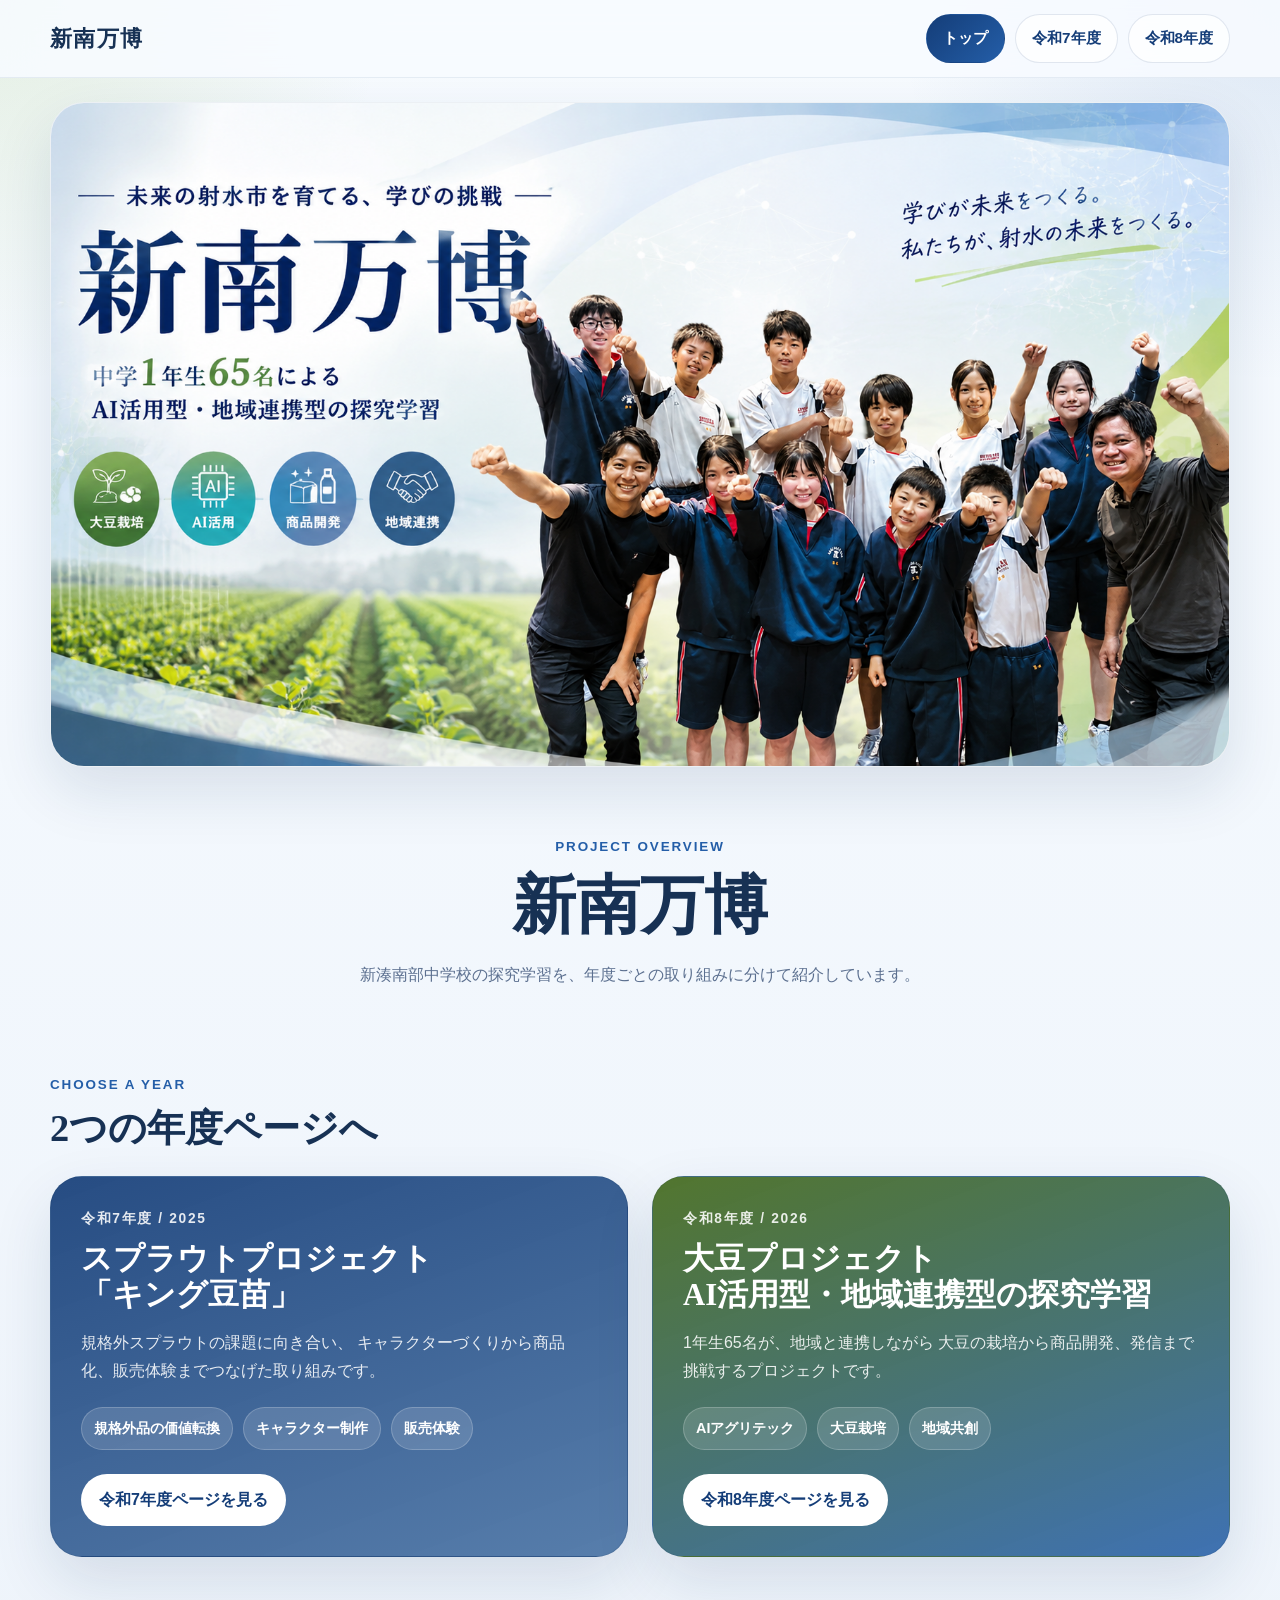
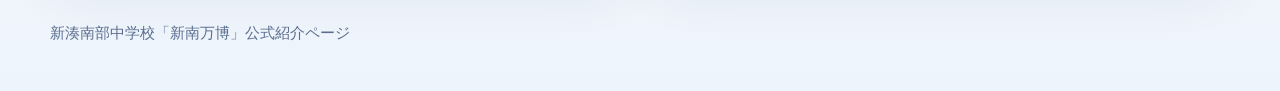
==== commit 31906cd7: "Refresh homepage copy" ====
--- a/index.html
+++ b/index.html
@@ -29,24 +29,14 @@
       </section>
 
       <section class="section">
-        <div class="wrap intro-layout">
-          <div class="section-copy">
+        <div class="wrap home-intro">
+          <div class="section-copy section-copy-center">
             <p class="kicker">Project Overview</p>
-            <h1>年度ごとの挑戦を、完全に分けて見られる構成へ。</h1>
+            <h1>新南万博</h1>
             <p class="lead">
-              新湊南部中学校1年生による「新南万博」は、年度ごとにテーマと実践内容が異なります。
-              このサイトでは、令和7年度のスプラウトプロジェクトと、令和8年度の大豆プロジェクトを、
-              それぞれ独立したページで紹介します。
+              新湊南部中学校の探究学習を、年度ごとの取り組みに分けて紹介しています。
             </p>
           </div>
-          <aside class="summary-card">
-            <h2>この入口ページで分かること</h2>
-            <ul class="summary-list">
-              <li>令和7年度: 規格外スプラウトを「キング豆苗」として価値化した取り組み</li>
-              <li>令和8年度: AI活用型の大豆栽培から商品開発までつなぐ探究学習</li>
-              <li>新聞記事、写真、PDF資料を年度別に整理した導線</li>
-            </ul>
-          </aside>
         </div>
       </section>
 
@@ -64,12 +54,12 @@
               <p class="card-year">令和7年度 / 2025</p>
               <h3>スプラウトプロジェクト<br>「キング豆苗」</h3>
               <p>
-                有限会社庄東ノーサンのスプラウト栽培を題材に、
-                規格外品の背景理解から商品化、漫画・POP制作、店頭販売までを展開した実践です。
+                規格外スプラウトの課題に向き合い、
+                キャラクターづくりから商品化、販売体験までつなげた取り組みです。
               </p>
               <ul class="tag-row">
                 <li>規格外品の価値転換</li>
-                <li>商品開発</li>
+                <li>キャラクター制作</li>
                 <li>販売体験</li>
               </ul>
               <a class="button-link" href="r7.html">令和7年度ページを見る</a>
@@ -79,8 +69,8 @@
               <p class="card-year">令和8年度 / 2026</p>
               <h3>大豆プロジェクト<br>AI活用型・地域連携型の探究学習</h3>
               <p>
-                新湊南部中学校1年生65名が、地域農家や支援機関と連携し、
-                大豆の栽培、収穫、商品開発、販売へとつなげる長期プロジェクトです。
+                1年生65名が、地域と連携しながら
+                大豆の栽培から商品開発、発信まで挑戦するプロジェクトです。
               </p>
               <ul class="tag-row">
                 <li>AIアグリテック</li>
@@ -96,7 +86,7 @@
 
     <footer class="site-footer">
       <div class="wrap">
-        掲載内容は、提供された画像・新聞記事・プレスリリース・企画資料に基づいて構成しています。
+        新湊南部中学校「新南万博」公式紹介ページ
       </div>
     </footer>
   </div>
--- a/assets/site.css
+++ b/assets/site.css
@@ -117,6 +117,10 @@
   padding: 34px 0;
 }
 
+.section-tight {
+  padding-top: 6px;
+}
+
 .hero-home {
   padding-top: 24px;
 }
@@ -147,6 +151,16 @@
 .intro-layout {
   grid-template-columns: 1.15fr 0.85fr;
   align-items: start;
+}
+
+.home-intro {
+  display: block;
+}
+
+.section-copy-center {
+  max-width: 760px;
+  margin: 0 auto;
+  text-align: center;
 }
 
 .page-hero-grid {
@@ -361,6 +375,61 @@
   border-radius: var(--radius-xl);
 }
 
+.feature-board,
+.message-band {
+  background: var(--surface);
+  border: 1px solid var(--line);
+  box-shadow: var(--shadow);
+}
+
+.feature-board {
+  display: grid;
+  grid-template-columns: 1.05fr 0.95fr;
+  gap: 24px;
+  align-items: center;
+  padding: 24px;
+  border-radius: var(--radius-xl);
+}
+
+.feature-board-image {
+  margin: 0;
+  overflow: hidden;
+  border-radius: 22px;
+  border: 1px solid rgba(20, 61, 120, 0.08);
+  background: #ffffff;
+}
+
+.feature-board-image img {
+  width: 100%;
+  height: auto;
+}
+
+.feature-board-copy {
+  padding: 6px 4px;
+}
+
+.message-band {
+  padding: 28px;
+  border-radius: var(--radius-xl);
+  background:
+    linear-gradient(135deg, rgba(20, 61, 120, 0.96), rgba(116, 168, 59, 0.9));
+  color: #ffffff;
+}
+
+.message-label {
+  margin: 0 0 10px;
+  font-size: 0.84rem;
+  font-weight: 800;
+  letter-spacing: 0.14em;
+  text-transform: uppercase;
+  color: rgba(255, 255, 255, 0.8);
+}
+
+.message-band p:last-child {
+  margin-bottom: 0;
+  color: rgba(255, 255, 255, 0.9);
+}
+
 .media-card figure {
   margin: 0;
 }
@@ -433,6 +502,7 @@
   .topbar-inner,
   .intro-layout,
   .page-hero-grid,
+  .feature-board,
   .portal-grid,
   .content-grid,
   .media-grid,
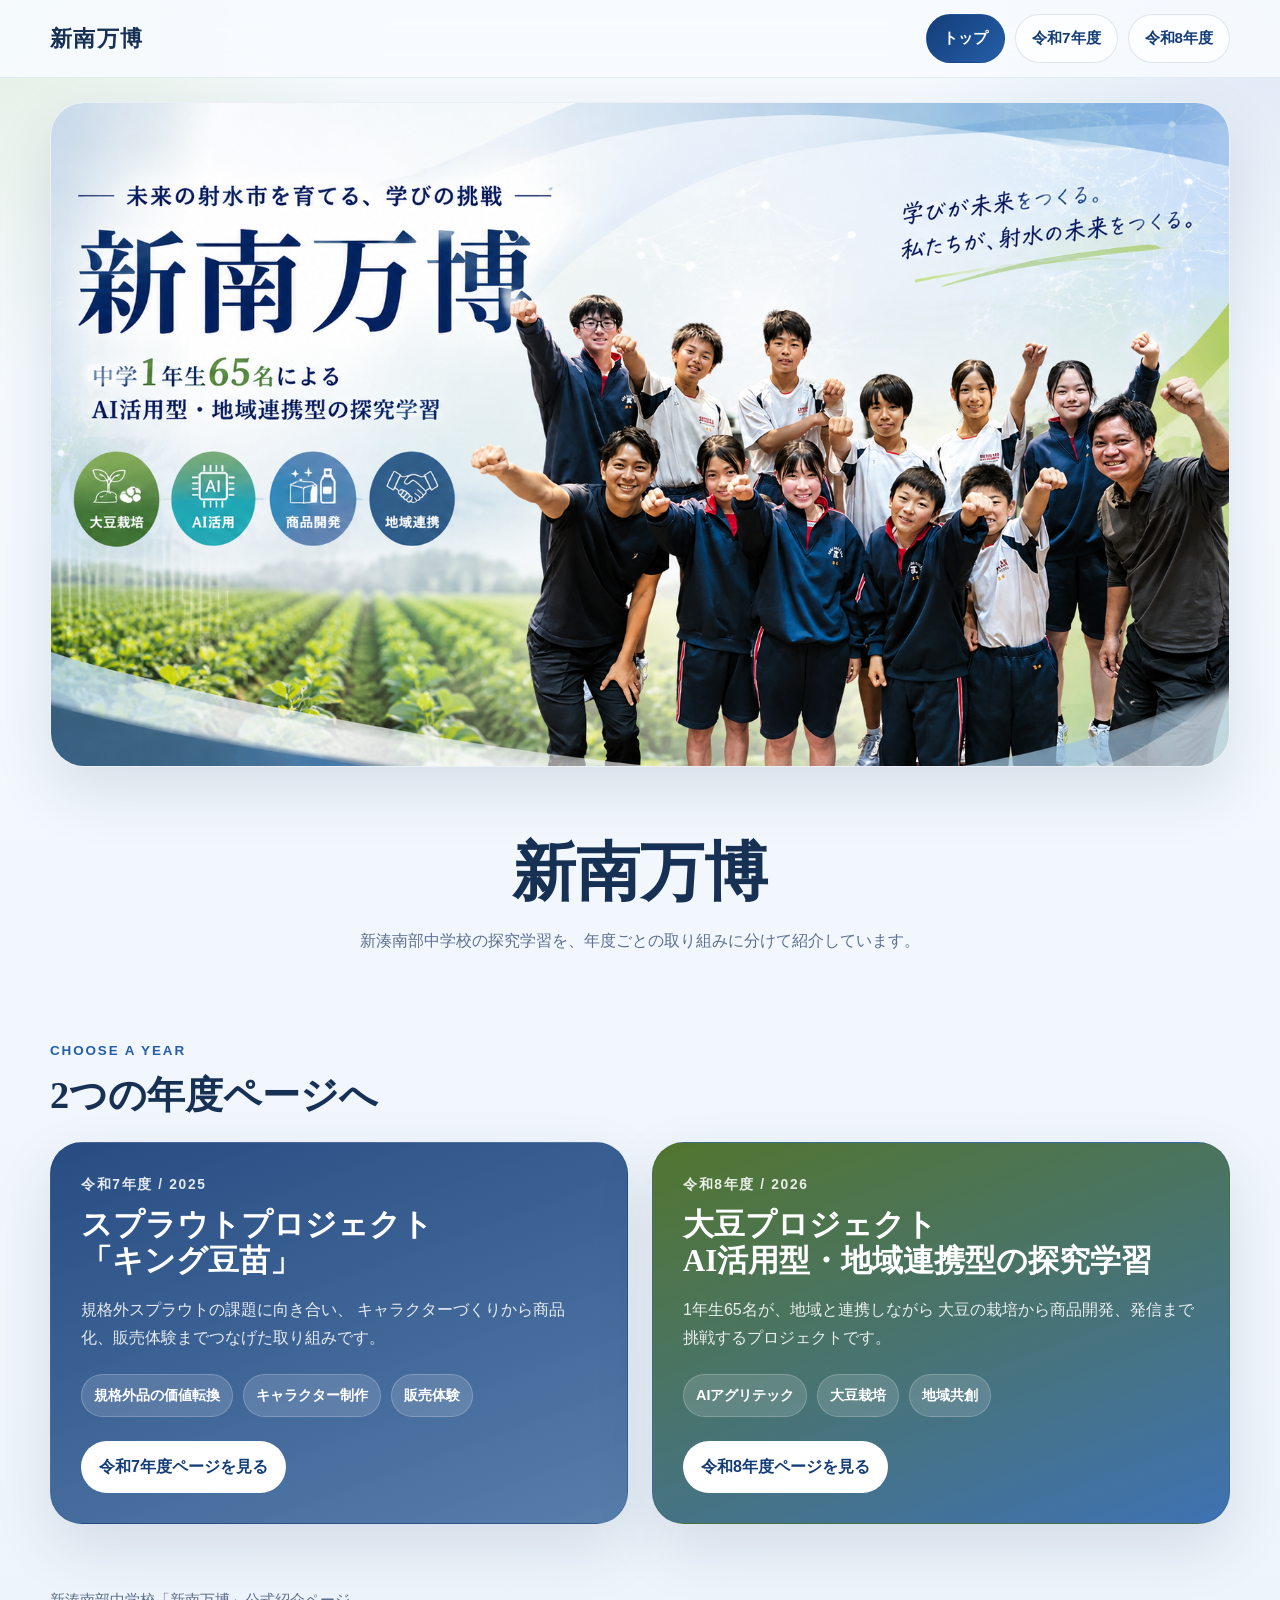
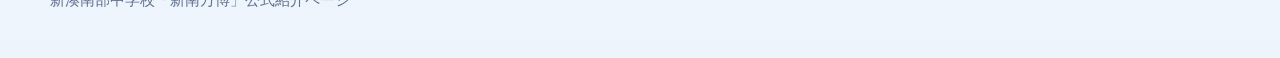
==== commit 64648e01: "Remove homepage overview label" ====
--- a/index.html
+++ b/index.html
@@ -31,7 +31,6 @@
       <section class="section">
         <div class="wrap home-intro">
           <div class="section-copy section-copy-center">
-            <p class="kicker">Project Overview</p>
             <h1>新南万博</h1>
             <p class="lead">
               新湊南部中学校の探究学習を、年度ごとの取り組みに分けて紹介しています。
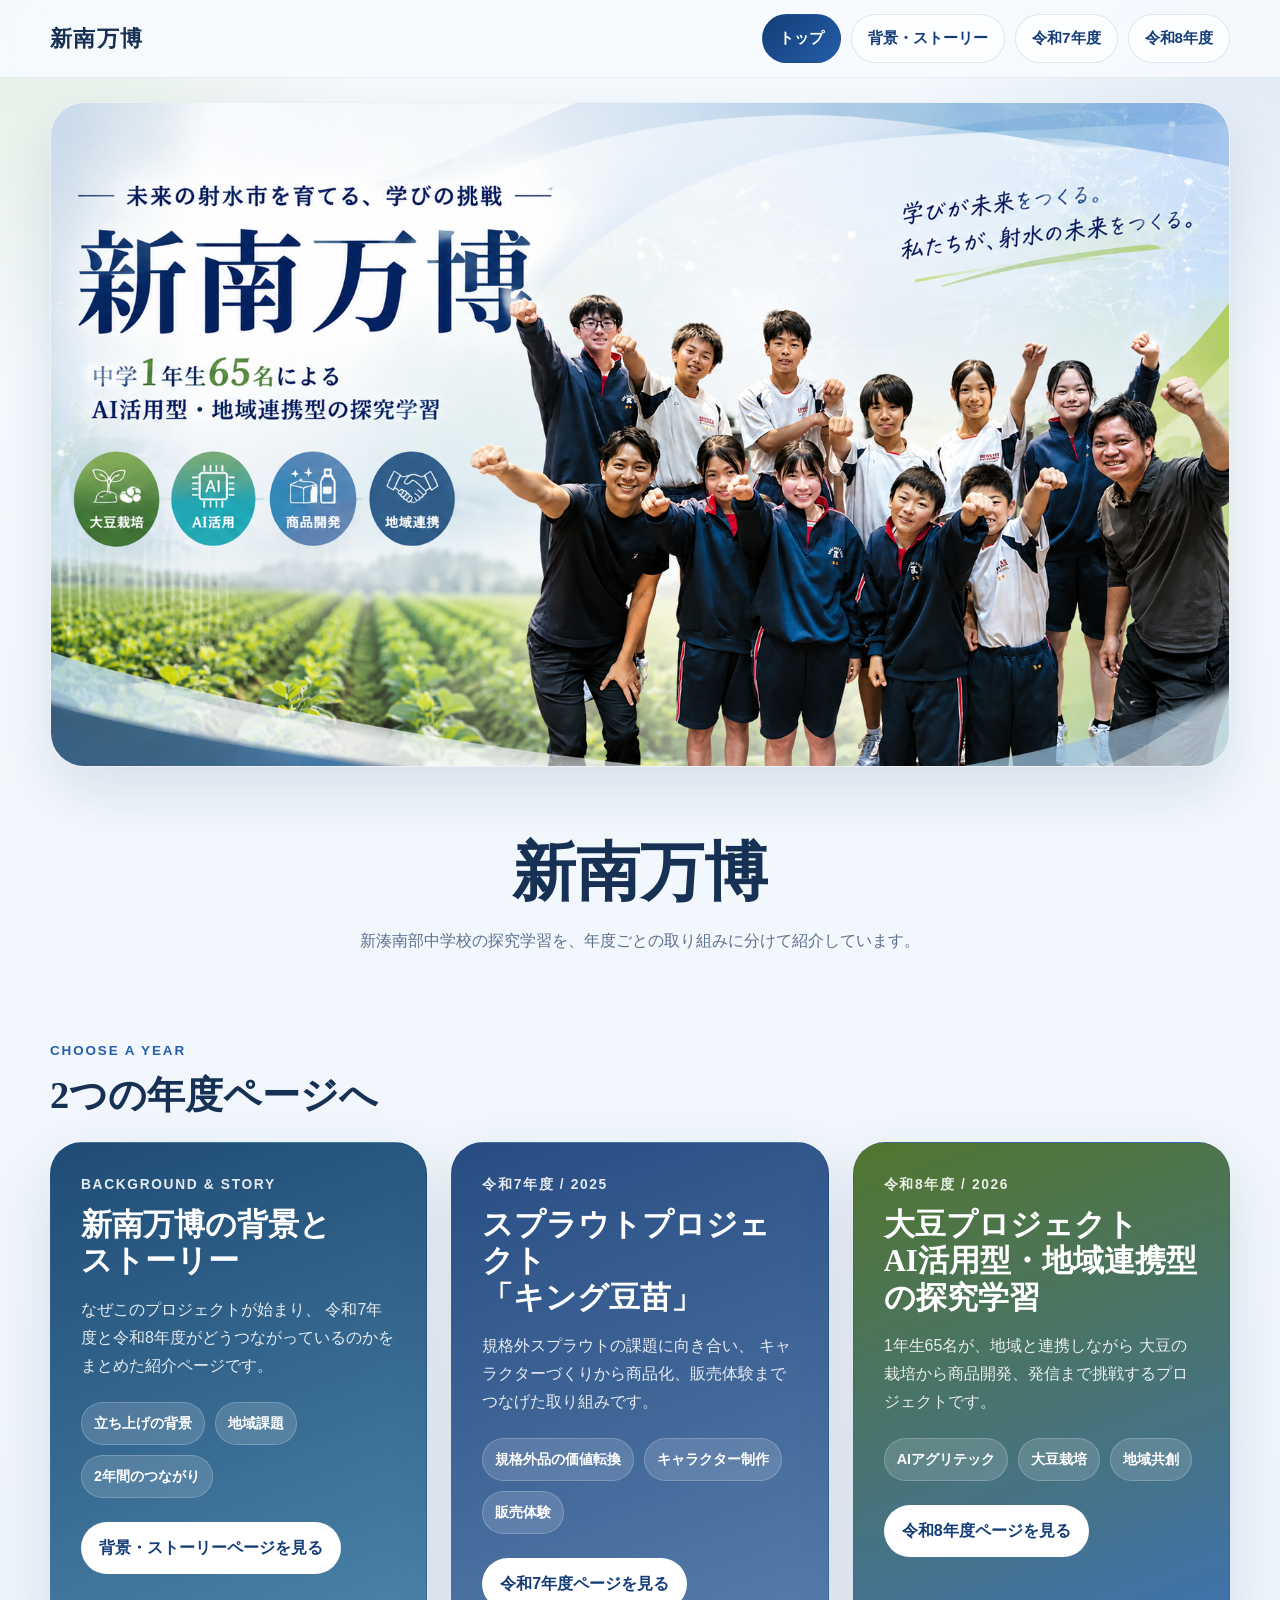
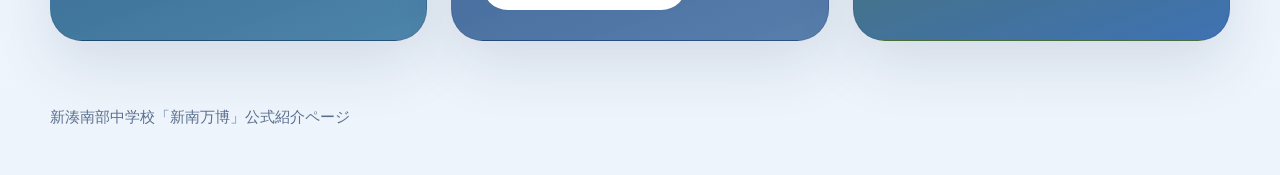
==== commit bab201dd: "Add background story page" ====
--- a/index.html
+++ b/index.html
@@ -13,6 +13,7 @@
         <a class="brand" href="index.html">新南万博</a>
         <nav class="year-tabs" aria-label="年度別ページ">
           <a class="tab is-active" href="index.html">トップ</a>
+          <a class="tab" href="story.html">背景・ストーリー</a>
           <a class="tab" href="r7.html">令和7年度</a>
           <a class="tab" href="r8.html">令和8年度</a>
         </nav>
@@ -48,7 +49,22 @@
             </div>
           </div>
 
-          <div class="portal-grid">
+          <div class="portal-grid portal-grid-3">
+            <article class="portal-card portal-story">
+              <p class="card-year">Background & Story</p>
+              <h3>新南万博の背景と<br>ストーリー</h3>
+              <p>
+                なぜこのプロジェクトが始まり、
+                令和7年度と令和8年度がどうつながっているのかをまとめた紹介ページです。
+              </p>
+              <ul class="tag-row">
+                <li>立ち上げの背景</li>
+                <li>地域課題</li>
+                <li>2年間のつながり</li>
+              </ul>
+              <a class="button-link" href="story.html">背景・ストーリーページを見る</a>
+            </article>
+
             <article class="portal-card portal-r7">
               <p class="card-year">令和7年度 / 2025</p>
               <h3>スプラウトプロジェクト<br>「キング豆苗」</h3>
--- a/assets/site.css
+++ b/assets/site.css
@@ -174,6 +174,10 @@
   grid-template-columns: repeat(2, minmax(0, 1fr));
 }
 
+.portal-grid-3 {
+  grid-template-columns: repeat(3, minmax(0, 1fr));
+}
+
 .kicker {
   margin: 0 0 10px;
   font-size: 0.84rem;
@@ -271,6 +275,13 @@
   color: #ffffff;
 }
 
+.portal-story {
+  background:
+    linear-gradient(160deg, rgba(18, 66, 110, 0.95), rgba(58, 119, 160, 0.9)),
+    var(--surface-strong);
+  color: #ffffff;
+}
+
 .card-year {
   margin: 0 0 10px;
   font-size: 0.86rem;
@@ -496,6 +507,12 @@
   background:
     radial-gradient(circle at top left, rgba(116, 168, 59, 0.15), transparent 28rem),
     linear-gradient(180deg, rgba(214, 239, 197, 0.4), transparent);
+}
+
+.theme-story .page-hero {
+  background:
+    radial-gradient(circle at top left, rgba(36, 94, 168, 0.16), transparent 28rem),
+    linear-gradient(180deg, rgba(207, 228, 251, 0.45), transparent);
 }
 
 @media (max-width: 980px) {
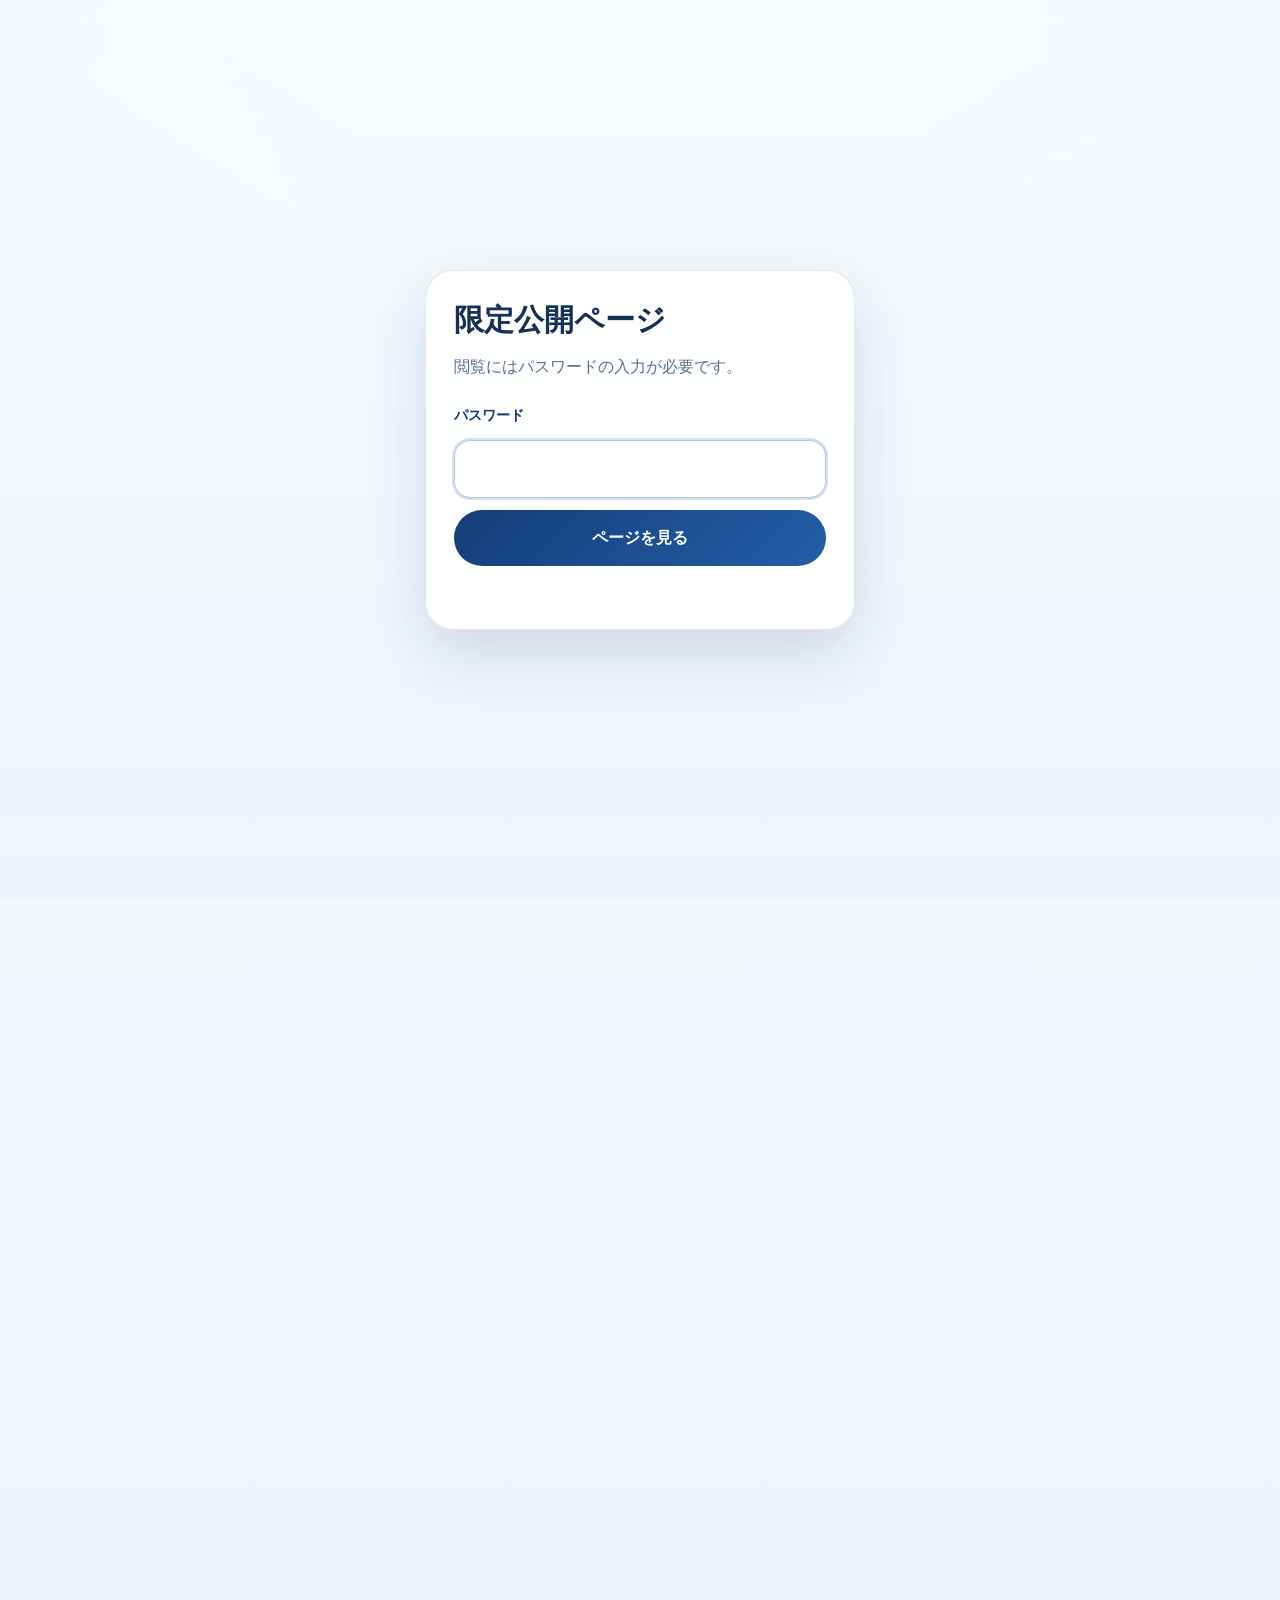
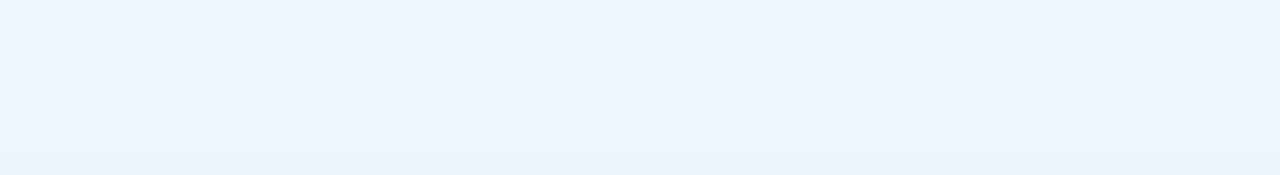
==== commit c88d2d67: "Add password gate to site" ====
--- a/index.html
+++ b/index.html
@@ -5,8 +5,9 @@
   <meta name="viewport" content="width=device-width, initial-scale=1.0">
   <title>新南万博 | 年度別プロジェクト案内</title>
   <link rel="stylesheet" href="assets/site.css">
+  <script defer src="assets/site-auth.js"></script>
 </head>
-<body class="theme-home">
+<body class="theme-home auth-pending">
   <div class="site-shell">
     <header class="topbar">
       <div class="wrap topbar-inner">
--- a/assets/site.css
+++ b/assets/site.css
@@ -37,6 +37,18 @@
   line-height: 1.75;
 }
 
+body.auth-pending {
+  overflow: hidden;
+}
+
+body.auth-pending .site-shell {
+  visibility: hidden;
+}
+
+body.auth-ready .site-shell {
+  visibility: visible;
+}
+
 a {
   color: inherit;
   text-decoration: none;
@@ -139,6 +151,10 @@
   height: auto;
 }
 
+.page-hero-copy {
+  max-width: 960px;
+}
+
 .intro-layout,
 .page-hero-grid,
 .content-grid,
@@ -172,6 +188,18 @@
 .content-grid,
 .media-grid {
   grid-template-columns: repeat(2, minmax(0, 1fr));
+}
+
+.report-grid {
+  display: grid;
+  grid-template-columns: repeat(2, minmax(0, 1fr));
+  gap: 24px;
+}
+
+.video-grid {
+  display: grid;
+  grid-template-columns: repeat(2, minmax(0, 1fr));
+  gap: 24px;
 }
 
 .portal-grid-3 {
@@ -323,6 +351,31 @@
   background: #ffffff;
 }
 
+.report-nav {
+  display: flex;
+  flex-wrap: wrap;
+  gap: 12px;
+}
+
+.subtab {
+  display: inline-flex;
+  align-items: center;
+  justify-content: center;
+  padding: 10px 16px;
+  border-radius: 999px;
+  font-size: 0.92rem;
+  font-weight: 700;
+  color: var(--blue-deep);
+  background: rgba(255, 255, 255, 0.78);
+  border: 1px solid rgba(20, 61, 120, 0.12);
+}
+
+.subtab.is-active {
+  color: #ffffff;
+  background: linear-gradient(135deg, var(--blue-deep), var(--blue));
+  border-color: transparent;
+}
+
 .impact-list {
   display: grid;
   gap: 16px;
@@ -357,6 +410,12 @@
   margin-bottom: 24px;
 }
 
+.section-head h2 + .section-text,
+.section-head h2 + p,
+.page-hero-copy h1 + .lead {
+  margin-top: 14px;
+}
+
 .timeline {
   display: grid;
   gap: 16px;
@@ -384,6 +443,55 @@
 .media-card {
   overflow: hidden;
   border-radius: var(--radius-xl);
+}
+
+.video-card {
+  overflow: hidden;
+  border-radius: var(--radius-xl);
+  background: var(--surface);
+  border: 1px solid var(--line);
+  box-shadow: var(--shadow);
+}
+
+.video-card video {
+  display: block;
+  width: 100%;
+  aspect-ratio: 9 / 16;
+  background: #000;
+}
+
+.section-head-spaced {
+  margin-top: 34px;
+}
+
+.kickoff-report {
+  padding-bottom: 52px;
+}
+
+.full-visual-stack {
+  display: grid;
+  gap: 28px;
+  width: min(calc(100% - 24px), 1480px);
+  margin: 24px auto 0;
+}
+
+.full-visual-card {
+  overflow: hidden;
+  border-radius: var(--radius-xl);
+  background: var(--surface);
+  border: 1px solid var(--line);
+  box-shadow: var(--shadow);
+}
+
+.full-visual-card img {
+  width: 100%;
+  max-height: 92vh;
+  object-fit: contain;
+  background: #f5f8fc;
+}
+
+.full-visual-card-article img {
+  max-height: none;
 }
 
 .feature-board,
@@ -497,6 +605,86 @@
   font-size: 0.92rem;
 }
 
+.auth-overlay {
+  position: fixed;
+  inset: 0;
+  z-index: 1000;
+  display: grid;
+  place-items: center;
+  padding: 20px;
+  background:
+    linear-gradient(180deg, rgba(247, 251, 255, 0.92), rgba(238, 244, 251, 0.96)),
+    radial-gradient(circle at top left, rgba(116, 168, 59, 0.12), transparent 24rem),
+    radial-gradient(circle at top right, rgba(36, 94, 168, 0.12), transparent 24rem);
+  backdrop-filter: blur(14px);
+}
+
+.auth-card {
+  width: min(100%, 430px);
+  padding: 32px 28px;
+  border-radius: 28px;
+  background: rgba(255, 255, 255, 0.96);
+  border: 1px solid rgba(20, 61, 120, 0.12);
+  box-shadow: 0 24px 60px rgba(18, 51, 92, 0.16);
+}
+
+.auth-card h1 {
+  font-size: 1.9rem;
+}
+
+.auth-card p {
+  margin: 14px 0 0;
+  color: var(--muted);
+}
+
+.auth-form {
+  display: grid;
+  gap: 12px;
+  margin-top: 22px;
+}
+
+.auth-form label {
+  font-size: 0.9rem;
+  font-weight: 700;
+  color: var(--blue-deep);
+}
+
+.auth-form input {
+  width: 100%;
+  padding: 14px 16px;
+  border-radius: 16px;
+  border: 1px solid rgba(20, 61, 120, 0.16);
+  font: inherit;
+  color: var(--ink);
+  background: #fff;
+}
+
+.auth-form input:focus {
+  outline: 2px solid rgba(36, 94, 168, 0.18);
+  border-color: rgba(36, 94, 168, 0.35);
+}
+
+.auth-submit {
+  display: inline-flex;
+  justify-content: center;
+  align-items: center;
+  padding: 14px 18px;
+  border: 0;
+  border-radius: 999px;
+  font: inherit;
+  font-weight: 800;
+  color: #fff;
+  background: linear-gradient(135deg, var(--blue-deep), var(--blue));
+  cursor: pointer;
+}
+
+.auth-error {
+  min-height: 1.2em;
+  margin: 2px 0 0;
+  font-size: 0.9rem;
+  color: #b42318;
+}
+
 .theme-r7 .page-hero {
   background:
     radial-gradient(circle at top left, rgba(20, 61, 120, 0.12), transparent 30rem),
@@ -516,13 +704,21 @@
 }
 
 @media (max-width: 980px) {
+  .hero,
+  .page-hero,
+  .section {
+    padding: 28px 0;
+  }
+
   .topbar-inner,
   .intro-layout,
   .page-hero-grid,
   .feature-board,
   .portal-grid,
+  .report-grid,
   .content-grid,
   .media-grid,
+  .video-grid,
   .doc-grid {
     grid-template-columns: 1fr;
   }
@@ -531,12 +727,78 @@
     justify-content: flex-start;
     align-items: flex-start;
     flex-direction: column;
+    gap: 14px;
+  }
+
+  .hero-image-card,
+  .full-visual-card,
+  .feature-board,
+  .portal-card,
+  .panel,
+  .media-card {
+    border-radius: 24px;
+  }
+
+  .hero-image-card img,
+  .media-card img {
+    aspect-ratio: auto;
+  }
+
+  .full-visual-stack {
+    width: min(calc(100% - 20px), 1480px);
+    gap: 20px;
+  }
+
+  .full-visual-card img {
+    max-height: 72vh;
   }
 }
 
 @media (max-width: 640px) {
   .wrap {
-    width: min(calc(100% - 28px), var(--content));
+    width: min(calc(100% - 24px), var(--content));
+  }
+
+  body {
+    line-height: 1.65;
+  }
+
+  .topbar {
+    position: sticky;
+    top: 0;
+  }
+
+  .topbar-inner {
+    padding: 10px 0 12px;
+    gap: 12px;
+  }
+
+  .brand {
+    font-size: 1.15rem;
+  }
+
+  .year-tabs {
+    width: 100%;
+    flex-wrap: nowrap;
+    gap: 8px;
+    overflow-x: auto;
+    padding-bottom: 4px;
+    scrollbar-width: none;
+    -webkit-overflow-scrolling: touch;
+  }
+
+  .year-tabs::-webkit-scrollbar {
+    display: none;
+  }
+
+  .report-nav {
+    gap: 8px;
+  }
+
+  .subtab {
+    width: 100%;
+    padding: 11px 14px;
+    font-size: 0.88rem;
   }
 
   .summary-card,
@@ -544,16 +806,164 @@
   .portal-card,
   .panel,
   .media-copy,
-  .doc-card {
-    padding: 22px;
+  .doc-card,
+  .feature-board,
+  .full-visual-card {
+    padding: 18px;
   }
 
   .tab {
+    width: auto;
+    flex: 0 0 auto;
+    white-space: nowrap;
+    padding: 10px 14px;
+    font-size: 0.88rem;
+  }
+
+  h1 {
+    font-size: 2rem;
+    line-height: 1.14;
+  }
+
+  h2 {
+    font-size: 1.55rem;
+    line-height: 1.22;
+  }
+
+  h3 {
+    font-size: 1.18rem;
+    line-height: 1.28;
+  }
+
+  .kicker {
+    margin-bottom: 8px;
+    font-size: 0.74rem;
+    letter-spacing: 0.12em;
+  }
+
+  .lead,
+  .section-text,
+  .media-copy p,
+  .point-list,
+  .summary-list {
+    font-size: 0.96rem;
+  }
+
+  .page-hero-copy h1 + .lead,
+  .section-head h2 + .section-text,
+  .section-head h2 + p {
+    margin-top: 12px;
+  }
+
+  .tag-row {
+    gap: 8px;
+    margin-top: 18px;
+  }
+
+  .tag-row li {
+    padding: 7px 10px;
+    font-size: 0.82rem;
+  }
+
+  .button-link {
     width: 100%;
-    text-align: center;
-  }
-
-  h1 {
-    font-size: 2.2rem;
-  }
-}
+    justify-content: center;
+    padding: 13px 16px;
+    margin-top: 20px;
+  }
+
+  .hero,
+  .page-hero,
+  .section {
+    padding: 22px 0;
+  }
+
+  .section-tight {
+    padding-top: 2px;
+  }
+
+  .hero-home {
+    padding-top: 16px;
+  }
+
+  .hero-image-card {
+    border-radius: 22px;
+  }
+
+  .portal-card,
+  .panel,
+  .media-card,
+  .feature-board,
+  .full-visual-card {
+    border-radius: 20px;
+  }
+
+  .section-head {
+    margin-bottom: 18px;
+  }
+
+  .content-grid,
+  .media-grid,
+  .portal-grid,
+  .doc-grid,
+  .timeline {
+    gap: 16px;
+  }
+
+  .timeline-item {
+    padding: 14px 14px 14px 16px;
+    border-radius: 18px;
+  }
+
+  .media-copy {
+    padding: 18px;
+  }
+
+  .media-card img {
+    aspect-ratio: 4 / 3;
+  }
+
+  .feature-board {
+    gap: 16px;
+  }
+
+  .feature-board-image {
+    border-radius: 16px;
+  }
+
+  .full-visual-stack {
+    width: calc(100% - 12px);
+    gap: 14px;
+    margin-top: 18px;
+  }
+
+  .full-visual-card {
+    padding: 0;
+  }
+
+  .full-visual-card img {
+    max-height: none;
+  }
+
+  .full-visual-card .media-copy {
+    padding: 16px;
+  }
+
+  .kickoff-report {
+    padding-bottom: 30px;
+  }
+
+  .site-footer {
+    padding: 20px 0 28px;
+    font-size: 0.84rem;
+  }
+
+  .auth-card {
+    padding: 26px 20px;
+    border-radius: 22px;
+  }
+
+  .auth-card h1 {
+    font-size: 1.6rem;
+  }
+}
